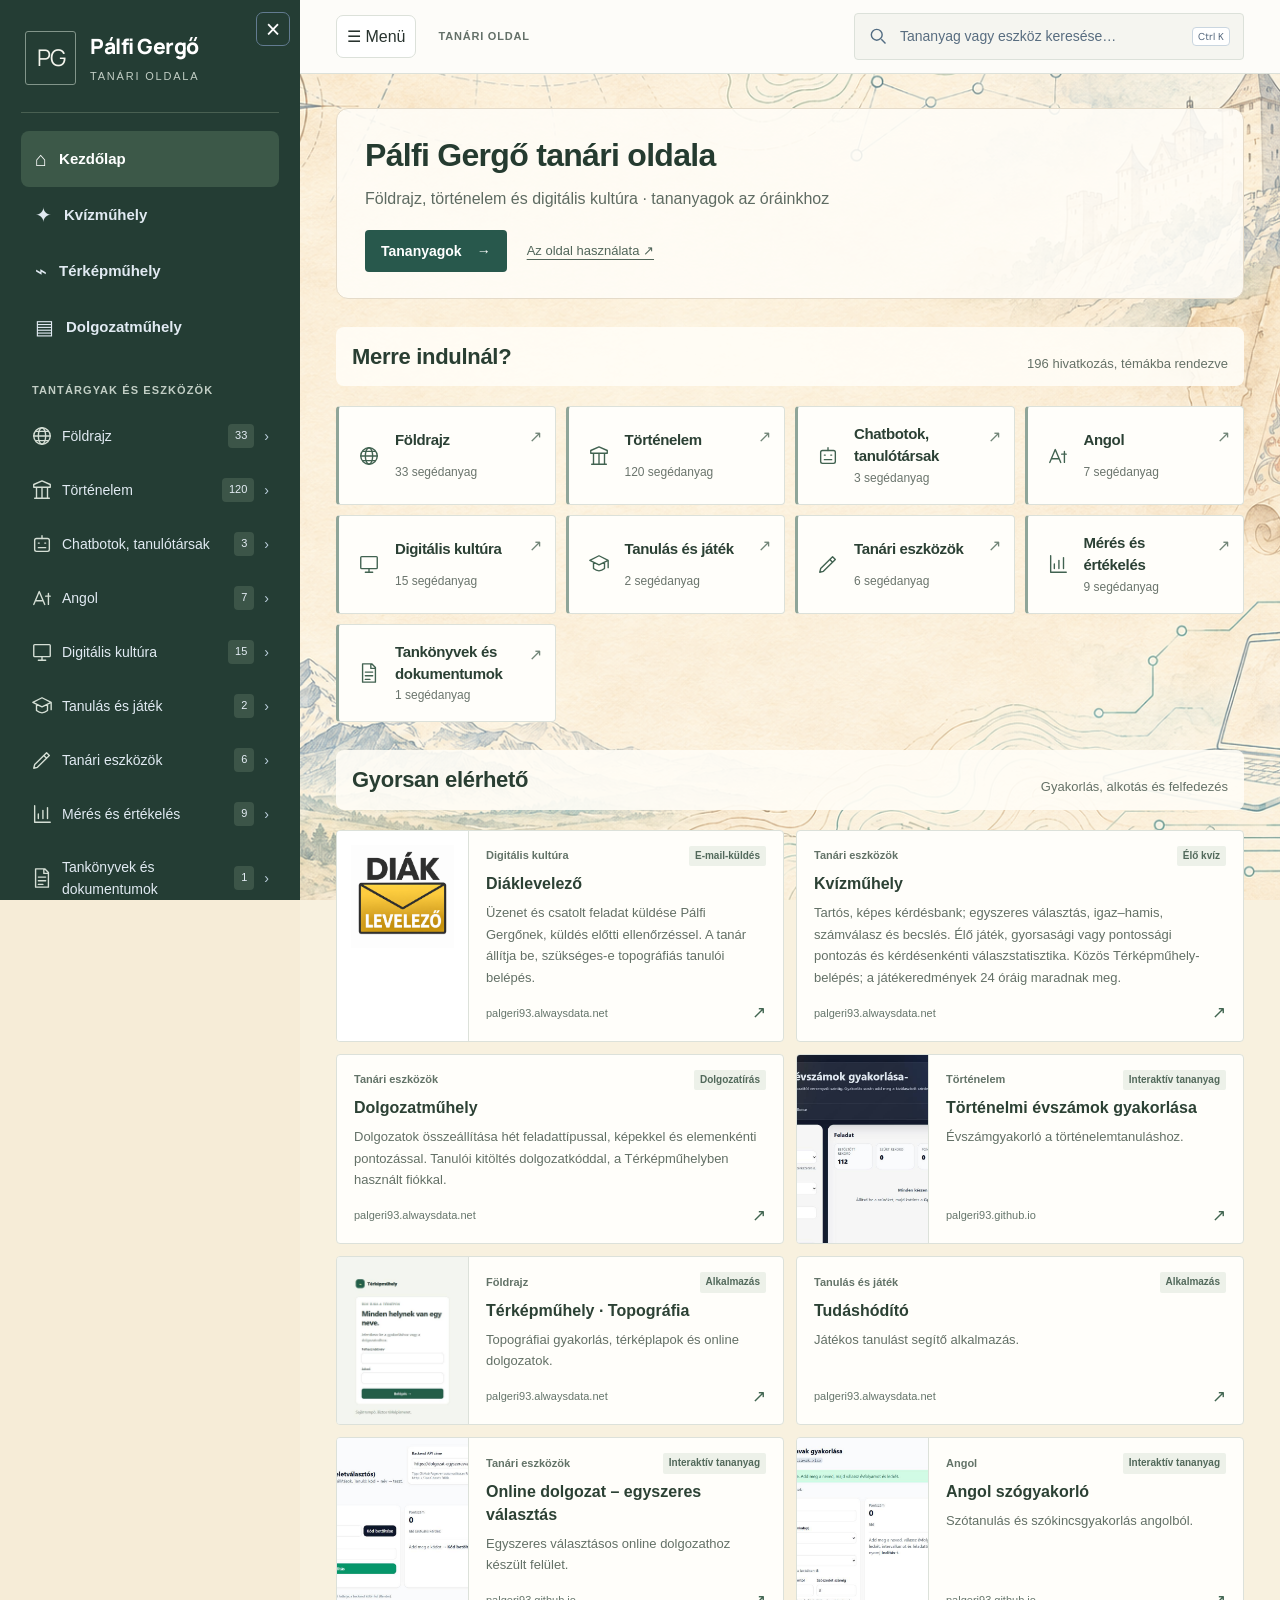
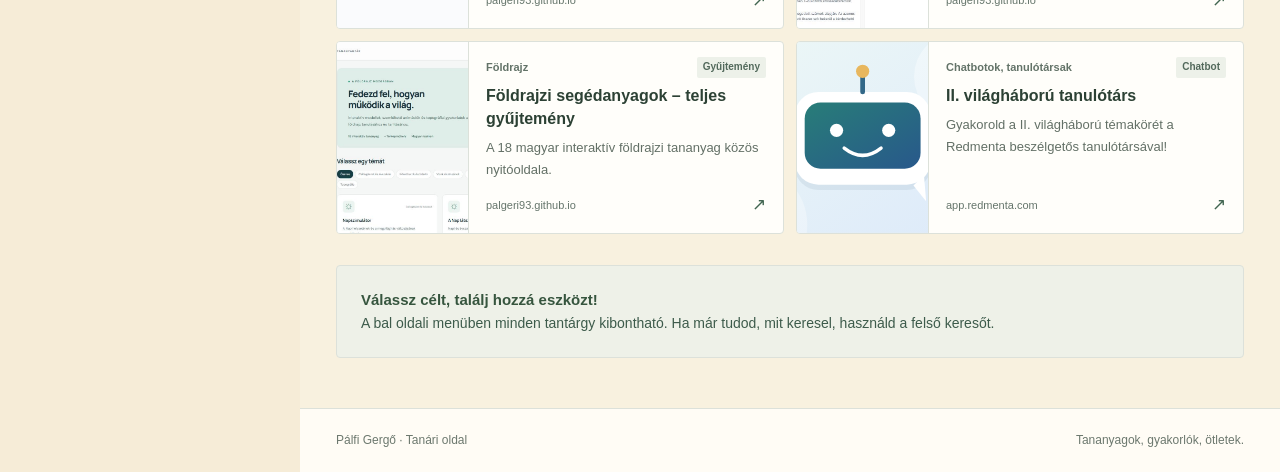
==== index.html @ d3077887 "Add Office folder with the current edited shortcut document" ====
<!doctype html>
<html lang="hu"><head><meta charset="utf-8"><meta name="viewport" content="width=device-width,initial-scale=1"><meta name="theme-color" content="#202f42"><meta name="description" content="Pálfi Gergő tanári oldala: digitális tananyagok, tantárgyi gyakorlók és tanári eszközök egy helyen."><title>Pálfi Gergő tanári oldala</title><link rel="icon" href="favicon.svg" type="image/svg+xml"><link rel="stylesheet" href="style.css?v=menu-20261104"><link rel="stylesheet" href="theme.css?v=excel-logo-20261118"></head><body>
<a class="skip" href="#main">Ugrás a tartalomhoz</a><button id="backdrop" aria-label="Menü bezárása" hidden></button>
<aside id="sidebar"><button id="menu-close" type="button" aria-label="Menü bezárása">×</button><a class="brand" href="#"><span class="monogram">PG</span><span><strong>Pálfi Gergő</strong><small>TANÁRI OLDALA</small></span></a><div class="side-line"></div><a class="nav-home" href="#"><span aria-hidden="true">⌂</span> Kezdőlap</a><a class="nav-home" href="https://palgeri93.alwaysdata.net/topografia/kviz/"><span aria-hidden="true">✦</span> Kvízműhely</a><a class="nav-home" href="https://palgeri93.alwaysdata.net/topografia/"><span aria-hidden="true">⌁</span> Térképműhely</a><a class="nav-home" href="https://palgeri93.alwaysdata.net/topografia/dolgozat/"><span aria-hidden="true">▤</span> Dolgozatműhely</a><p class="nav-label">TANTÁRGYAK ÉS ESZKÖZÖK</p><nav id="subjects" aria-label="Tantárgyak és hivatkozások"></nav><p class="nav-label">INFORMÁCIÓK</p><nav class="info-nav" aria-label="Információk"><a href="#informacio">ⓘ Az oldalról és használatáról</a><a href="https://palfigergo93.symbaloo.com/">↗ Eredeti Symbaloo-gyűjtemény</a></nav><div class="side-note"><span class="note-dot"></span><p>Tanuláshoz és tanításhoz.<br>Hasznos oldalak, egy helyen.</p></div></aside>
<div class="shell"><header><button id="menu-toggle" aria-controls="sidebar" aria-expanded="false" aria-label="Menü megnyitása">☰ Menü</button><div class="header-title">TANÁRI OLDAL</div><label class="search"><svg viewBox="0 0 24 24" fill="none" stroke="currentColor" stroke-width="1.7" aria-hidden="true"><circle cx="10.5" cy="10.5" r="6.5"/><path d="m16 16 5 5"/></svg><span class="sr-only">Keresés a tananyagok között</span><input id="search" type="search" placeholder="Tananyag vagy eszköz keresése…" autocomplete="off"><kbd aria-hidden="true">Ctrl K</kbd></label></header><main id="main" tabindex="-1"><div id="content"><p class="loading">A tananyagok betöltése…</p></div></main><footer><span>Pálfi Gergő · Tanári oldal</span><span>Tananyagok, gyakorlók, ötletek.</span></footer></div><script src="app.js?v=office-20261118" defer></script></body></html>
---- style.css ----
@import url('https://fonts.googleapis.com/css2?family=DM+Sans:wght@400;500;600;700&family=Manrope:wght@400;500;600;700;800&display=swap');
:root{--navy:#202f42;--ink:#25334a;--muted:#748092;--line:#e6e8e9;--paper:#f7f8fa;--accent:#2f7e78;font-family:'DM Sans',sans-serif;color:var(--ink);background:var(--paper);font-synthesis:none}*{box-sizing:border-box}body{margin:0}a{color:inherit;text-decoration:none}button,input{font:inherit}button{cursor:pointer}a,button,input{-webkit-tap-highlight-color:transparent}a:focus-visible,button:focus-visible,input:focus-visible,summary:focus-visible{outline:3px solid #cf963f;outline-offset:3px}.skip{position:fixed;top:-100px;left:20px;z-index:30;background:white;padding:14px;border-radius:8px}.skip:focus{top:12px}.sr-only{position:absolute;width:1px;height:1px;overflow:hidden;clip:rect(0,0,0,0)}#sidebar{position:fixed;inset:0 auto 0 0;width:272px;background:var(--navy);color:#d7deea;padding:30px 22px 22px;z-index:20;overflow:auto;scrollbar-width:thin;scrollbar-color:#506079 var(--navy)}.brand{display:flex;align-items:center;gap:13px;padding:0 4px}.brand strong{display:block;font-family:Manrope,sans-serif;font-size:17px;color:#fff;font-weight:800;letter-spacing:-.4px}.brand small{display:block;font-size:8px;letter-spacing:2.2px;color:#9aaac0;margin-top:7px}.monogram{font-family:Manrope,sans-serif;position:relative;background:#34465d;color:#f2d29e;display:grid;place-items:center;width:46px;height:48px;border-radius:12px;font-size:19px;letter-spacing:-1px}.monogram span{position:absolute;font-size:12px;right:-3px;top:-5px}.side-line{height:1px;background:#3b485c;margin:29px 0 21px}.nav-home{display:flex;gap:12px;align-items:center;padding:12px 14px;font-size:12px;border-radius:8px}.nav-home>span{font-size:20px}.nav-home.active{background:#35465e;color:white}.nav-label{font-size:8px;letter-spacing:1.6px;color:#8d9db3;font-weight:700;margin:29px 13px 14px}.subject{margin:5px 0}.subject summary{list-style:none;display:flex;align-items:center;gap:11px;font-size:12px;border-radius:8px;padding:12px 11px;cursor:pointer;user-select:none}.subject summary::-webkit-details-marker{display:none}.subject summary:hover,.info-nav a:hover{background:#2b3c52}.subject summary.active{background:#35465e;color:white}.subject summary .count{margin-left:auto;background:#354359;color:#acbbce;font-size:9px;padding:3px 6px;border-radius:4px}.subject summary .chevron{color:#8c9eb4;transition:transform .15s}.subject[open] summary .chevron{transform:rotate(90deg)}.subject-icon{font-size:17px;width:21px;display:grid;place-items:center;color:#c4d2e2}.subject-links{border-left:1px solid #45536a;margin:5px 0 13px 21px;padding-left:12px}.subject-links a{font-size:10px;line-height:1.5;display:block;padding:7px 8px;color:#b5c2d4;border-radius:5px}.subject-links a:hover{background:#35465e;color:#fff}.info-nav a{display:block;border-radius:6px;font-size:10px;padding:10px 12px;color:#b0bdd0;line-height:1.5}.side-note{display:flex;gap:9px;align-items:start;margin:30px 12px 0;padding-top:18px;border-top:1px solid #3c4b61}.note-dot{width:6px;height:6px;background:#87bba8;border-radius:50%;margin-top:7px;flex-shrink:0}.side-note p{font-size:9px;line-height:1.9;color:#91a2ba;margin:0}.shell{margin-left:272px}header{height:82px;display:flex;align-items:center;gap:25px;padding:0 44px;background:#fff;border-bottom:1px solid var(--line)}.header-title{font-size:9px;letter-spacing:1.7px;font-weight:700;color:#8a95a4}.search{display:flex;align-items:center;gap:10px;margin-left:auto;background:#f6f7f9;border:1px solid #edf0f3;border-radius:8px;padding:10px 12px;width:340px}.search svg{width:17px;height:17px;color:#8a96a5;flex-shrink:0}.search input{min-width:0;width:100%;border:0;outline-offset:5px;background:transparent;font-size:11px;color:#37465b}.search input::placeholder{color:#8e99a8}kbd{font:8px 'DM Sans',sans-serif;border:1px solid #dee3e9;border-radius:4px;padding:3px;color:#99a4b1;white-space:nowrap}#menu-toggle{display:none;border:1px solid var(--line);padding:8px 10px;border-radius:7px;background:white;color:var(--ink)}main{outline:none}#content{max-width:1500px;margin:auto;padding:35px 44px 60px}h1,h2,h3{font-family:Manrope,sans-serif}.hero{background:#e9edf6;border:1px solid #e0e5f0;border-radius:17px;padding:38px 40px;position:relative;overflow:hidden;min-height:300px}.hero-content{position:relative;z-index:1;max-width:610px}.eyebrow{display:flex;align-items:center;gap:8px;font-size:9px;letter-spacing:1.5px;text-transform:uppercase;font-weight:700;color:#6f7d9a}.eyebrow:before{content:'';width:5px;height:5px;background:#729d93;border-radius:50%}h1{font-size:clamp(30px,3vw,43px);font-weight:800;letter-spacing:-1.5px;line-height:1.2;margin:19px 0 16px}.hero p{font-size:13px;line-height:1.85;color:#6d7891;max-width:440px;margin:0}.hero-actions{display:flex;gap:16px;align-items:center;margin-top:25px}.primary{background:#283c57;color:white;display:inline-flex;gap:15px;align-items:center;padding:12px 17px;border-radius:7px;font-size:10px;font-weight:700}.hero-actions .quiet-link{font-size:10px;color:#6b7991}.hero-art{position:absolute;right:25px;bottom:8px;width:300px;height:280px;color:#5d759c;opacity:.9}.hero-art svg{width:100%;height:100%}.section-head{display:flex;align-items:end;justify-content:space-between;gap:20px;margin:31px 0 18px}.section-head h2{font-size:20px;letter-spacing:-.6px;margin:0}.section-head p{font-size:11px;color:var(--muted);margin:0}.subject-grid{display:grid;grid-template-columns:repeat(4,minmax(0,1fr));gap:12px}.subject-card{border:1px solid var(--line);background:#fff;padding:20px 18px;border-radius:11px;position:relative;transition:transform .15s,box-shadow .15s}.subject-card:hover,.resource:hover{transform:translateY(-2px);box-shadow:0 7px 20px #25334a08;border-color:#c9d0dd}.subject-card .big-icon{display:grid;place-items:center;width:38px;height:38px;font-size:23px;background:var(--tint);color:var(--color);border-radius:10px;margin-bottom:15px}.subject-card h3{font-size:12px;line-height:1.4;margin:0 0 7px;letter-spacing:-.2px}.subject-card p{font-size:10px;color:#8c96a5;margin:0}.subject-card .arrow{position:absolute;right:17px;top:29px;color:#9da8b8;font-size:15px}.resources{display:grid;grid-template-columns:repeat(3,minmax(0,1fr));gap:14px}.resource{display:flex;flex-direction:column;min-height:188px;border:1px solid var(--line);background:#fff;border-radius:11px;padding:21px;transition:transform .15s,box-shadow .15s}.resource-top{display:flex;justify-content:space-between;align-items:center;gap:10px;margin-bottom:17px}.resource-symbol{font-size:22px;color:var(--color);line-height:1}.tag{font-size:8px;border-radius:4px;background:var(--tint);color:var(--color);padding:4px 7px;line-height:1.5}.resource h3{font-size:14px;line-height:1.5;letter-spacing:-.3px;margin:0 0 9px}.resource p{font-size:11px;line-height:1.7;color:var(--muted);margin:0 0 18px}.resource-bottom{display:flex;justify-content:space-between;align-items:center;gap:10px;margin-top:auto;font-size:9px;color:#8c97a7}.resource-bottom .go{font-size:15px;color:#5a6e8b}.home-note{display:flex;gap:16px;align-items:center;background:#eef3f0;border:1px solid #e0e9e3;border-radius:10px;padding:19px 23px;margin-top:28px}.home-note>span{color:#688b78;font-size:24px}.home-note p{font-size:11px;line-height:1.7;color:#6c8074;margin:0}.home-note strong{display:block;color:#3f6352;font-weight:600}.section-title{display:flex;justify-content:space-between;align-items:start;gap:20px;margin:5px 0 25px}.section-title h1{font-size:32px;letter-spacing:-1px;margin:12px 0}.section-title p{font-size:12px;color:var(--muted);line-height:1.8;max-width:650px;margin:0}.large-icon{display:grid;place-items:center;border-radius:15px;width:65px;height:65px;font-size:34px;color:var(--color);background:var(--tint);flex-shrink:0}.list-toolbar{display:flex;justify-content:space-between;align-items:center;margin:24px 0 18px;font-size:11px;color:var(--muted)}.list-toolbar select{font:inherit;color:var(--muted);padding:8px;border:1px solid var(--line);border-radius:6px;background:white}.empty{padding:45px 25px;background:white;border:1px solid var(--line);border-radius:12px;grid-column:1/-1;line-height:1.9;font-size:13px;color:var(--muted)}.info-panel{background:#fff;border:1px solid var(--line);border-radius:12px;padding:27px 30px;margin:20px 0;max-width:900px}.info-panel h2{font-size:18px;margin:0 0 14px}.info-panel p,.info-panel li{font-size:13px;color:#6c7a8d;line-height:1.9}.info-panel a{color:#3e719c;text-decoration:underline;text-underline-offset:3px}.info-panel li{margin:8px 0}.info-panel ul{padding-left:20px}.back-link{display:inline-block;color:#627890;font-size:11px;margin-bottom:16px}.viewer-toolbar{display:flex;gap:9px;flex-wrap:wrap;margin:20px 0}.tool{background:white;border:1px solid var(--line);border-radius:7px;padding:10px 13px;font-size:11px}.viewer{background:#fff;border:1px solid var(--line);border-radius:10px;overflow:hidden}.viewer-status{padding:9px 14px;font-size:9px;color:#748398;background:#edf1f7}iframe{display:block;width:100%;height:75dvh;min-height:580px;border:0;background:#fff}.frame-note{font-size:10px;line-height:1.8;color:var(--muted)}.focus #sidebar{display:none}.focus .shell{margin-left:0}.focus #menu-toggle{display:block}.focus #content{max-width:none}.focus iframe{height:85dvh}footer{display:flex;justify-content:space-between;gap:15px;border-top:1px solid var(--line);padding:20px 44px;font-size:9px;color:#94a0af}.loading{text-align:center;padding:70px;color:var(--muted)}[hidden]{display:none!important}
@media(min-width:1550px){.resources{grid-template-columns:repeat(4,minmax(0,1fr))}}@media(max-width:1200px){header{padding:0 28px}#content{padding:28px}.hero-art{width:230px;right:0;opacity:.5}.hero-content{max-width:520px}.subject-grid{grid-template-columns:repeat(3,minmax(0,1fr))}.resources{grid-template-columns:repeat(2,minmax(0,1fr))}.header-title{font-size:8px}.search{width:290px}.hero{padding:32px}.hero p{max-width:360px}}
@media(max-width:900px){.header-title{display:none}.search{width:100%}.hero-art{opacity:.22;right:-50px}.hero-content{max-width:100%}.subject-grid{grid-template-columns:repeat(2,minmax(0,1fr))}.hero-actions{gap:12px}}
@media(max-width:720px){#sidebar{transform:translateX(-100%);transition:transform .18s}.menu-open #sidebar{transform:translateX(0)}#backdrop{position:fixed;inset:0;z-index:19;background:#15243899;border:0}.shell{margin-left:0}#menu-toggle{display:block}header{padding:0 17px;height:70px;gap:13px}.search{padding:10px}.search kbd{display:none}.search input{font-size:11px}#content{padding:22px 18px 40px}.hero{padding:27px 25px;min-height:290px}.hero-art{bottom:-15px;right:-65px}.hero h1{font-size:33px;max-width:300px}.hero p{font-size:12px;max-width:310px}.hero-actions{flex-wrap:wrap}.hero-actions .quiet-link{font-size:9px}.primary{font-size:10px}.section-head{gap:12px;align-items:start}.section-head h2{font-size:18px}.section-head p{font-size:10px;line-height:1.7;text-align:right;max-width:125px}.subject-card{padding:18px}.resources{gap:11px}.resource{padding:17px;min-height:205px}.resource h3{font-size:13px}.resource p{font-size:10px}.resource-top{margin-bottom:14px}.tag{font-size:7px}.resource-bottom{font-size:8px}.home-note{padding:17px;align-items:start}.home-note p{font-size:10px}.section-title h1{font-size:28px}.large-icon{width:48px;height:48px;font-size:25px}.info-panel{padding:23px}.info-panel p,.info-panel li{font-size:12px}footer{padding:20px 18px;font-size:8px}footer>span:last-child{display:none}.focus #sidebar{display:block}}
@media(max-width:390px){.resources{grid-template-columns:1fr}.resource{min-height:160px}.hero h1{font-size:29px}}
.library-filters{display:flex;gap:7px;flex-wrap:wrap;margin:22px 0 12px}.library-filter{border:1px solid #dce2ea;border-radius:18px;background:white;color:#66788c;padding:9px 13px;font-size:11px}.library-filter.selected{background:#283c57;color:white;border-color:#283c57}.library-heading{font-size:20px;letter-spacing:-.5px;margin:30px 0 17px}.library-intro{font-size:12px;line-height:1.8;color:#6c7a8d;max-width:850px;margin:-5px 0 20px}.book-code{font-family:monospace;font-size:13px;font-weight:700;color:#526879;letter-spacing:.3px;margin:0 0 13px;background:#f2f5f8;border-radius:5px;padding:7px 10px;width:fit-content}.book-card h3 a:hover{text-decoration:underline;text-underline-offset:3px}.book-actions{display:flex;justify-content:space-between;align-items:center;gap:12px;margin-top:auto;font-size:10px}.book-open{font-weight:700;color:#496d90}.book-actions a:hover{text-decoration:underline}.book-grid{grid-template-columns:repeat(2,minmax(0,1fr))}.video-card{padding:0;overflow:hidden;display:block;min-height:0}.video-media{width:100%;aspect-ratio:16/9;background:#162337}.video-poster{display:block;position:relative;width:100%;height:100%;border:0;background:#172c43;padding:0;text-align:left;color:white}.video-poster img{display:block;width:100%;height:100%;object-fit:cover}.video-poster:after{content:'';position:absolute;inset:0;background:linear-gradient(transparent 50%,#071a2a55)}.episode-badge{position:absolute;top:11px;left:11px;background:#15283ed9;color:#fff;border-radius:5px;padding:5px 8px;font-size:10px;z-index:1}.play-symbol{position:absolute;top:50%;left:50%;transform:translate(-50%,-50%);display:grid;place-items:center;border-radius:50%;width:49px;height:49px;background:#ffffffec;color:#263d58;font-size:18px;z-index:1;box-shadow:0 2px 15px #0003}.video-poster:hover .play-symbol{background:#e7c992}.video-caption{padding:18px 19px 21px}.video-series{font-size:9px;color:#8b96a7}.video-caption h3{margin:8px 0 13px;font-size:15px;line-height:1.55}.video-source{font-size:10px;color:#607b9b;text-decoration:underline;text-underline-offset:3px}.video-media .youtube-frame,.standalone-video .youtube-frame{height:100%;min-height:0;width:100%;border:0}.official-poster{display:flex;align-items:center;justify-content:center;background:linear-gradient(135deg,#17364c,#405c76)}.official-wordmark{font-family:Manrope,sans-serif;font-size:25px;font-weight:800;text-align:center}.official-wordmark span{display:block;font-size:10px;margin-top:10px;font-weight:400}.availability{font-size:11px!important;color:#7f6c4d!important;line-height:1.7}.standalone-video{max-width:1100px;aspect-ratio:16/9;border-radius:12px;overflow:hidden;background:#142335}.video-detail-caption{padding-top:25px}.video-detail-caption h1{font-size:30px}.video-grid{grid-template-columns:repeat(3,minmax(0,1fr))}
@media(max-width:1150px){.video-grid{grid-template-columns:repeat(2,minmax(0,1fr))}}@media(max-width:720px){.book-grid{grid-template-columns:1fr}.video-grid{grid-template-columns:1fr}.video-caption h3{font-size:17px}.library-heading{font-size:19px}.library-filter{font-size:10px;padding:9px 11px}.video-detail-caption h1{font-size:26px}.book-code{font-size:13px}.book-actions{font-size:11px}.video-source{font-size:11px}}
.book-summary{display:flex;gap:17px;align-items:flex-start;margin-bottom:17px}.book-cover-link{flex:0 0 84px;display:block;border-radius:3px;overflow:hidden;box-shadow:0 3px 9px #172d4320;background:#f0f3f7}.book-cover{display:block;width:84px;height:118px;object-fit:contain;background:#f0f3f7}.book-main{min-width:0;flex:1}.book-labels{display:flex;flex-direction:column;gap:5px;margin-bottom:12px}.book-kind{font-family:Manrope,sans-serif;font-size:18px;font-weight:800;color:var(--color);line-height:1.3}.book-grade{font-size:16px;font-weight:700;color:#324861;line-height:1.4}.book-main h3{font-size:13px;line-height:1.6;margin-bottom:10px}.book-main .book-code{font-size:11px;padding:6px 7px;letter-spacing:0;max-width:100%;overflow-wrap:anywhere;margin-bottom:0}.book-card{min-height:240px}.book-card>p{margin-bottom:18px}.book-actions{padding-top:6px}
@media(max-width:720px){.book-kind{font-size:20px}.book-grade{font-size:17px}.book-main h3{font-size:14px}.book-main .book-code{font-size:12px}.book-summary{gap:18px}}
.book-actions{flex-wrap:wrap;row-gap:13px}.nkp-open{flex-basis:100%;text-align:center;font-weight:700;font-size:12px;color:#27685f;background:#eaf4ef;border:1px solid #d4e6dc;border-radius:6px;padding:11px 12px}.nkp-open:hover{background:#dceee4;text-decoration:none!important}.nkp-note{flex-basis:100%;font-size:10px;color:#7c8797;line-height:1.6}
.library-group{border:1px solid #dce3eb;border-radius:12px;background:#fff;margin:15px 0;overflow:hidden}.library-group>summary{list-style:none;display:flex;align-items:center;gap:13px;padding:21px 23px;font-family:Manrope,sans-serif;font-size:16px;font-weight:800;cursor:pointer;line-height:1.5}.library-group>summary::-webkit-details-marker,.grade-group>summary::-webkit-details-marker,.episode-range>summary::-webkit-details-marker{display:none}.library-group[open]>summary{background:#edf2f7;border-bottom:1px solid #dfe6ee}.group-count{margin-left:auto;font:600 11px 'DM Sans',sans-serif;padding:4px 8px;border-radius:6px;color:#6e8298;background:#e9eef5}.fold-chevron{margin-left:auto;transition:transform .15s;color:#7d90a6;flex:0 0 auto}.group-count+.fold-chevron{margin-left:0}.library-group[open]>summary>.fold-chevron,.grade-group[open]>summary>.fold-chevron,.episode-range[open]>summary>.fold-chevron{transform:rotate(180deg)}.group-content{padding:18px 21px 22px}.grade-group,.episode-range{margin:10px 0;border:1px solid #e0e6ed;border-radius:8px;overflow:hidden}.grade-group>summary,.episode-range>summary{list-style:none;display:flex;align-items:center;gap:16px;padding:16px 18px;cursor:pointer;font-weight:700;font-size:15px;background:#f7f9fb}.grade-group>summary>span:not(.fold-chevron),.episode-range>summary>span:not(.fold-chevron){font-size:11px;font-weight:400;color:#8390a1}.grade-group .book-pair,.episode-range .video-grid{padding:16px}.book-pair{grid-template-columns:repeat(2,minmax(0,1fr))!important;align-items:stretch}.group-content>.library-intro{margin:0 0 18px}.atlas-group .book-grid{grid-template-columns:minmax(0,1fr)}.nav-subgroup,.nav-range{margin:8px 0}.subject .nav-subgroup>summary,.subject .nav-range>summary{font-size:11px;padding:9px 6px;gap:7px;color:#d3dfed;line-height:1.6}.nav-subgroup>summary>span{margin-left:auto;color:#8da5be;font-size:9px}.subject .nav-subgroup>summary:before,.subject .nav-range>summary:before{content:'›';font-size:15px}.subject .nav-subgroup[open]>summary:before,.subject .nav-range[open]>summary:before{transform:rotate(90deg)}.nav-subgroup>a,.nav-range>a{margin-left:7px}.nav-range{margin-left:10px}
@media(max-width:720px){.library-group>summary{padding:18px 15px;font-size:14px;gap:9px}.group-content{padding:10px}.grade-group>summary,.episode-range>summary{padding:14px 11px;font-size:14px;flex-wrap:wrap;gap:6px}.episode-range>summary>span:not(.fold-chevron){flex-basis:80%;font-size:10px}.grade-group>summary>span:not(.fold-chevron){font-size:10px}.book-pair{gap:9px}.grade-group .book-pair,.episode-range .video-grid{padding:9px}.book-pair .book-card{padding:12px;min-width:0}.book-pair .book-summary{flex-direction:column;gap:12px}.book-pair .book-cover,.book-pair .book-cover-link{width:64px;height:90px;flex-basis:auto}.book-pair .book-main{width:100%}.book-pair .book-kind{font-size:17px;overflow-wrap:anywhere}.book-pair .book-grade{font-size:15px}.book-pair .book-main h3{font-size:12px}.book-pair .book-code{font-size:10px;padding:5px}.book-pair .book-actions{font-size:10px;gap:12px}.book-pair .nkp-open{font-size:10px;padding:9px 6px}.book-pair .book-card>p{font-size:10px}.book-pair .book-actions>a{overflow-wrap:anywhere}.library-group .group-count{font-size:10px}}
.nav-code{display:block;font-size:9px;letter-spacing:.1px;color:#8da4c0;margin-top:4px}
@media(prefers-reduced-motion:reduce){*{transition:none!important}}
---- theme.css ----
/* Readable typography and a consistent, higher-contrast colour palette. */
:root{--navy:#172d3d;--ink:#21374b;--muted:#50647a;--line:#d9e2e8;--paper:#f2f6f7;--accent:#1d7067;font-size:16px}
body{line-height:1.6;color:var(--ink)}
#sidebar{width:300px;padding:30px 21px 25px;color:#e1eaf2;scrollbar-color:#627b90 var(--navy)}
.shell{margin-left:300px}
.brand{gap:14px}.brand strong{font-size:21px;letter-spacing:-.5px}.brand small{font-size:11px;color:#c1d1df;letter-spacing:1.8px;margin-top:4px}
.monogram{width:51px;height:54px;font-size:23px;background:#2f4d60;color:#f4d59c;flex-shrink:0}
.side-line{background:#3d586a;margin:27px 0 18px}
.nav-home{font-size:15px;font-weight:600;min-height:48px}.nav-home.active{background:#28564f}
.nav-label{font-size:11px;letter-spacing:1.1px;color:#bdd0df;margin:27px 11px 12px}
.subject>summary{font-size:14px;min-height:49px;padding:12px 10px;gap:10px}
.subject>summary:hover,.info-nav a:hover{background:#284355}.subject>summary.active{background:#28564f}
.subject summary .count{font-size:11px;color:#e6eef6;background:#375264;padding:3px 7px}
.subject summary .chevron{color:#bbcedc}.subject-icon{font-size:20px;color:#d0e1ed}
.subject-links{margin-left:20px;padding-left:9px;border-color:#506b7d}
.subject-links a{font-size:12px;line-height:1.6;padding:9px 7px;color:#d1dfeb;overflow-wrap:anywhere}
.subject-links a:hover{background:#294958}.subject-links a strong{color:#edf5fa}
.subject .nav-subgroup>summary,.subject .nav-range>summary{font-size:13px;line-height:1.6;padding:10px 5px;color:#dfebf4}
.nav-subgroup>summary>span{font-size:11px;color:#bed1df}.nav-code{font-size:11px;color:#b8cfde}
.info-nav a{font-size:12px;padding:11px 10px;color:#cfdfeb;line-height:1.65}
.side-note{margin:25px 11px 0;border-color:#435d70}.side-note p{font-size:11px;color:#c0d0dd;line-height:1.8}
header{height:86px;padding:0 36px;background:#fff;gap:22px}.header-title{font-size:11px;letter-spacing:1.3px;color:#50657b}
.search{width:390px;min-height:46px;background:#f3f6f8;border-color:#d5dfe7;padding:10px 13px}
.search svg{color:#526c82;width:20px;height:20px}.search input{font-size:14px;color:#243e53}.search input::placeholder{color:#586d80}
kbd{font-size:10px;color:#50647a;border-color:#cad6e0;padding:2px 5px;background:#fff}
#content{max-width:1600px;padding:34px 36px 50px}
.hero{background:linear-gradient(115deg,#173e49,#24645f);border-color:#285e62;border-radius:18px;padding:39px 40px;min-height:330px}
.hero-content{max-width:650px}.hero .eyebrow{color:#c6e7de;font-size:12px;letter-spacing:1.1px}.hero .eyebrow:before{background:#c5dfaf}
.hero h1{color:#fff;font-size:clamp(35px,3.2vw,49px);letter-spacing:-1.6px;max-width:620px;line-height:1.17;margin:19px 0}
.hero p{font-size:16px;line-height:1.85;color:#e5f0ef;max-width:520px}.hero-art{opacity:.33;right:15px;bottom:22px;width:290px}
.hero-actions{gap:22px;margin-top:27px}.primary{font-size:14px;line-height:1.5;padding:13px 19px;min-height:46px;background:#f0d29b;color:#233b48;border-radius:8px}
.primary:hover{background:#ffe1aa}.hero-actions .quiet-link{font-size:13px;color:#e3f0ed;text-decoration:underline;text-underline-offset:4px}
.eyebrow{font-size:12px;letter-spacing:1px;color:#3f706b}
.section-head{margin:34px 0 20px;gap:20px}.section-head h2{font-size:25px;letter-spacing:-.6px}.section-head p{font-size:13px;color:#52677b}
.subject-grid{gap:15px}.subject-card{padding:22px 19px;border-radius:12px;border-color:#d5dfe5;background:#fff}
.subject-card .big-icon{width:44px;height:44px;font-size:26px;border-radius:11px;margin-bottom:16px}
.subject-card h3{font-size:16px;line-height:1.45;letter-spacing:-.35px;margin-bottom:7px}.subject-card p{font-size:13px;color:#536b7b}
.subject-card .arrow{font-size:20px;color:#426d72;right:18px;top:25px}
.resources{gap:19px}.resource{border-radius:13px;border-color:#d6e0e7;box-shadow:0 3px 12px #17344a04}
.resource:hover{border-color:#91b4b2;box-shadow:0 8px 24px #17344a0c;transform:translateY(-2px)}
.resource h3{font-size:18px;line-height:1.5;letter-spacing:-.35px;font-weight:800;color:#20384c}
.resource p{font-size:14px;line-height:1.8;color:#4b6175;margin-bottom:21px}
.resource-top{gap:9px;margin-bottom:15px}.tag{font-size:11px;font-weight:600;padding:5px 8px;line-height:1.45;color:var(--color);background:var(--tint)}
.resource-bottom{font-size:12px;color:#526b7f;line-height:1.5;gap:9px}.resource-bottom>span:first-child{overflow-wrap:anywhere;min-width:0}.resource-bottom .go{font-size:21px;color:#296b68}
.module-card{padding:0;overflow:hidden;min-height:0}.module-body{display:flex;flex-direction:column;padding:21px 22px 23px;flex:1}
.module-category{font-size:12px;line-height:1.4;font-weight:700;color:var(--color)}
.resource-preview{display:block;position:relative;aspect-ratio:14/9;width:100%;overflow:hidden;border-bottom:1px solid #dbe4e9;background:#e9eff3}
.resource-preview img{display:block;width:100%;height:100%;object-fit:cover;object-position:top center;transition:transform .2s}
.module-card:hover .resource-preview img{transform:scale(1.025)}
.preview-mark{position:absolute;bottom:10px;left:11px;background:#142c40dd;color:#fff;font-size:10px;letter-spacing:.3px;padding:4px 8px;border-radius:5px}
.preview-illustration{background:linear-gradient(135deg,var(--tint),#e8eef3);display:flex;align-items:center;justify-content:center;color:var(--color)}
.preview-illustration:before,.preview-illustration:after{content:'';position:absolute;width:200px;height:200px;right:-45px;top:-55px;border:1px solid currentColor;border-radius:50%;opacity:.16}
.preview-illustration:after{width:140px;height:140px;right:-15px;top:-25px}
.preview-glyph{font-family:Manrope,sans-serif;font-size:65px;line-height:1;opacity:.85}
.preview-domain{position:absolute;bottom:17px;left:19px;right:19px;font-size:12px;font-weight:600;text-align:center;overflow-wrap:anywhere;color:#496577}
.home-note{padding:21px 24px;margin-top:31px;background:#e8f0eb;border-color:#d2e2d8;gap:17px}.home-note p{font-size:14px;color:#3d5b4b}.home-note strong{font-size:15px;color:#244c3e}
.section-title{margin-bottom:26px}.section-title h1{font-size:36px;line-height:1.25;color:#20384c;margin:12px 0}.section-title p{font-size:15px;line-height:1.8;color:#4e6478;max-width:850px}
.back-link{font-size:14px;color:#2d6872;margin-bottom:20px}.large-icon{width:65px;height:65px;font-size:34px}
.library-filters{gap:8px;margin:23px 0 15px}.library-filter{font-size:13px;padding:10px 15px;min-height:43px;color:#3d5c72;border-color:#cbd8e2;font-weight:500}
.library-filter.selected{background:#24594f;border-color:#24594f;color:#fff}.list-toolbar{font-size:13px;color:#4c647b;margin:22px 0}.list-toolbar select{min-height:43px;padding:9px 11px;color:#314f67;border-color:#cbd7e1}
.library-group{border-color:#ccdbe3;border-radius:12px;margin:17px 0;box-shadow:0 2px 9px #22394a03}
.library-group>summary{font-size:18px;color:#213e52;padding:21px 23px;line-height:1.55}.library-group>summary:hover{background:#eff5f4}
.library-group[open]>summary{background:#eaf2ef;border-color:#d5e3de}
.group-count{font-size:13px;color:#3c5b6e;background:#e6eeed;padding:4px 9px}.fold-chevron{font-size:18px;color:#486c75}
.grade-group>summary,.episode-range>summary{font-size:17px;padding:17px 18px;color:#294c60;background:#f4f7f9}
.grade-group>summary>span:not(.fold-chevron),.episode-range>summary>span:not(.fold-chevron){font-size:13px;color:#536c7f}
.library-intro{font-size:14px;line-height:1.8;color:#496275}.library-heading{font-size:24px}
.book-card{padding:22px;min-height:260px}.book-summary{gap:17px;margin-bottom:18px}.book-kind{font-size:21px;line-height:1.35;color:var(--color)}
.book-grade{font-size:18px;color:#263e52}.book-main h3{font-size:15px;line-height:1.6;margin:0 0 12px}.book-main .book-code{font-size:12px;color:#354e62;background:#eaf0f4;padding:6px 8px}
.book-card>p{font-size:14px;color:#4d6479}.book-actions{font-size:13px;gap:13px;row-gap:15px}.book-open{color:#225e77}.book-actions>a:not(.nkp-open){text-decoration:underline;text-underline-offset:3px}
.nkp-open{font-size:14px;color:#1f5b4d;background:#e4f0e9;border-color:#bbd7c9;padding:11px}.nkp-note{font-size:12px;color:#546a7d;line-height:1.7}
.video-caption{padding:20px}.video-caption h3{font-size:18px;line-height:1.5;margin:9px 0 15px}.video-series{font-size:12px;color:#546c80}.video-source{font-size:13px;color:#256274}
.episode-badge{font-size:12px;line-height:1.5;background:#18374ce8}.availability{font-size:13px!important;color:#715426!important}
.viewer-status{font-size:12px;color:#405c72;background:#eaf0f4}.tool{font-size:14px;min-height:43px;padding:10px 14px;color:#314e64;border-color:#c6d4df}.frame-note{font-size:13px;color:#4b6379}
.info-panel h2{font-size:23px;color:#213e52}.info-panel p,.info-panel li{font-size:16px;color:#486075;line-height:1.9}.info-panel{border-color:#d2dee6;padding:29px 32px}
.empty{font-size:15px;color:#465f75}footer{font-size:12px;color:#51697e;padding:22px 36px;border-color:#d5e0e7}
@media(min-width:1550px){.resources{grid-template-columns:repeat(3,minmax(0,1fr))}.video-grid{grid-template-columns:repeat(3,minmax(0,1fr))}}
@media(max-width:1200px){#sidebar{width:278px;padding-left:17px;padding-right:17px}.shell{margin-left:278px}header{padding:0 27px}.header-title{display:none}.search{width:100%}#content{padding:29px 27px}.hero{padding:33px}.hero h1{font-size:39px;max-width:520px}.hero p{max-width:450px}.hero-art{opacity:.2;right:-50px}.subject-grid{grid-template-columns:repeat(2,minmax(0,1fr))}.resources{grid-template-columns:repeat(2,minmax(0,1fr))}.book-pair{grid-template-columns:repeat(2,minmax(0,1fr))!important}.module-body{padding:19px}.resource-top{flex-wrap:wrap}}
@media(max-width:900px){.hero h1{font-size:36px}.hero p{font-size:15px}.hero-actions{gap:14px}.hero-actions .quiet-link{font-size:12px}.section-head h2{font-size:23px}}
@media(max-width:720px){#sidebar{width:290px}.shell{margin-left:0}header{height:76px;padding:0 16px;gap:12px}.search{min-height:46px;padding:10px 12px}.search input{font-size:14px}#menu-toggle{font-size:18px;min-width:43px;min-height:43px;padding:8px;border-color:#c6d4de}
 #content{padding:23px 16px 35px}.hero{padding:27px 23px;min-height:340px}.hero h1{font-size:34px;line-height:1.2;letter-spacing:-1.1px}.hero p{font-size:15px;line-height:1.8}.hero .eyebrow{font-size:11px}.hero-art{opacity:.12;right:-80px;bottom:35px}.hero-actions{gap:16px}.primary{font-size:13px;padding:12px 15px}.hero-actions .quiet-link{font-size:13px}
 .section-head{margin:28px 0 17px;align-items:center}.section-head h2{font-size:22px}.section-head p{font-size:12px;line-height:1.6;max-width:135px}.subject-grid{gap:11px}.subject-card{padding:19px 15px}.subject-card h3{font-size:15px;line-height:1.5}.subject-card p{font-size:12px}.subject-card .big-icon{width:39px;height:39px;font-size:24px}.subject-card .arrow{top:22px;right:14px}
 .resources{grid-template-columns:1fr;gap:17px}.resource-preview{aspect-ratio:16/9}.module-body{padding:20px}.resource h3{font-size:19px}.resource p{font-size:14px;line-height:1.8}.resource-top{flex-wrap:nowrap}.tag{font-size:11px}.module-category{font-size:12px}.resource-bottom{font-size:12px}.home-note{padding:19px}.home-note p{font-size:13px}.home-note strong{font-size:14px}
 .section-title h1{font-size:30px}.section-title p{font-size:14px}.section-title .eyebrow{font-size:11px}.large-icon{width:49px;height:49px;font-size:28px}.library-filter{font-size:12px;padding:9px 12px;min-height:42px}.list-toolbar{font-size:12px;gap:10px}.list-toolbar select{font-size:12px;max-width:155px}.library-group>summary{font-size:16px;line-height:1.6;padding:18px 15px}.group-count{font-size:12px}.group-content{padding:10px}.grade-group>summary,.episode-range>summary{font-size:16px;padding:15px 11px}.grade-group>summary>span:not(.fold-chevron),.episode-range>summary>span:not(.fold-chevron){font-size:12px;line-height:1.6}.library-intro{font-size:13px}
 .book-card{padding:20px}.book-kind{font-size:22px}.book-grade{font-size:19px}.book-main h3{font-size:15px}.book-main .book-code{font-size:12px}.book-card>p{font-size:14px}.book-actions{font-size:13px}.nkp-open{font-size:14px}.nkp-note{font-size:12px}
 .book-pair{gap:9px}.book-pair .book-card{padding:12px;min-width:0}.book-pair .book-kind{font-size:17px}.book-pair .book-grade{font-size:16px}.book-pair .book-main h3{font-size:13px}.book-pair .book-code{font-size:10px;padding:5px}.book-pair .book-card>p{font-size:12px}.book-pair .book-actions{font-size:11px;gap:13px}.book-pair .nkp-open{font-size:11px;padding:10px 5px;line-height:1.5}
 .video-caption h3{font-size:19px}.video-series{font-size:12px}.video-source{font-size:13px}.video-grid{grid-template-columns:1fr}.info-panel{padding:23px}.info-panel h2{font-size:21px}.info-panel p,.info-panel li{font-size:15px}.tool{font-size:13px}.frame-note{font-size:12px}.home-note>span{font-size:26px}footer{font-size:11px;padding:21px 16px}
}
@media(prefers-reduced-motion:reduce){*{transition:none!important;scroll-behavior:auto!important}}

.subject-links a.nav-resource{display:flex;align-items:center;gap:10px;padding:9px 6px}.nav-resource>span:last-child{min-width:0;flex:1}.nav-thumb{width:44px;height:36px;flex:0 0 44px;object-fit:cover;border-radius:5px;background:#e7f0f0;border:1px solid #66818d}.nav-symbol{display:grid;place-items:center;color:#214e56;font-size:23px}.nav-resource:hover{background:#284355;border-radius:6px}

.chatbot-grade-shortcut{display:flex;align-items:center;gap:14px;margin:14px 0;padding:17px;border:1px solid #bdd7d9;border-radius:12px;background:#edf7f6;color:#225b62;text-decoration:none}.chatbot-grade-shortcut img{border-radius:8px;object-fit:cover;flex-shrink:0}.chatbot-grade-shortcut>span:nth-child(2){flex:1}.chatbot-grade-shortcut strong,.chatbot-grade-shortcut small{display:block}.chatbot-grade-shortcut strong{font-size:16px}.chatbot-grade-shortcut small{font-size:12px;margin-top:4px}.chatbot-grade-shortcut:hover{background:#dfefee}.chatbot-grade-link{color:#e9d49d!important}

/* The navigation remains available in normal, mobile and wide lesson views. */
#menu-toggle{display:inline-flex;align-items:center;justify-content:center;gap:7px;flex-shrink:0;min-height:43px;white-space:nowrap}
#sidebar{transition:transform .18s ease}
#sidebar .brand{padding-right:28px}
#menu-close{position:absolute;top:12px;right:10px;width:34px;height:34px;border:1px solid #627b90;border-radius:7px;background:transparent;color:white;font-size:25px;line-height:1;display:grid;place-items:center}
#menu-close:hover{background:#35465e}
.menu-collapsed .shell{margin-left:0}
.menu-collapsed #sidebar,.focus #sidebar{display:block;transform:translateX(-100%)}
body.menu-open #sidebar{display:block;transform:translateX(0)}
#backdrop{position:fixed;inset:0;z-index:19;background:#15243899;border:0}
@media(prefers-reduced-motion:reduce){#sidebar{transition:none}}
/* Quiet classroom layout: compact links, real previews and one accent colour. */
:root{--paper:#f8f7f3;--ink:#28332e;--muted:#647069;--line:#dce1da;--navy:#243d34;--accent:#28584c;font-family:Arial,Helvetica,sans-serif}
body{background:var(--paper);color:var(--ink)}
h1,h2,h3,.brand,.library-group>summary,.book-kind{font-family:Arial,Helvetica,sans-serif}
#sidebar{background:#243d34;scrollbar-color:#71867a #243d34}.monogram{background:transparent;color:#f4f5ed;border:1px solid #82958a;border-radius:3px}.monogram>span{display:none}.brand small,.nav-label,.side-note p{color:#c2cec5}.side-line{background:#496052}.subject>summary:hover,.subject-links a:hover,.nav-resource:hover,.info-nav a:hover{background:#354f42}.subject>summary.active,.nav-home.active{background:#3c5848}.subject-links{border-color:#5f7567}.subject summary .count{background:#3c5548}.subject-icon{color:#d5dfd5}.subject-svg{width:22px;height:22px;display:block;flex-shrink:0}.nav-symbol .subject-svg{width:18px;height:18px}.nav-symbol{background:transparent;border:0;color:#c7d5cc}.nav-thumb{border:0;border-radius:2px}.nav-code{color:#bdcdc2}
header{height:74px;background:#fdfcf9;border-bottom:1px solid var(--line)}.search{background:#f5f5f0;border-color:var(--line);border-radius:4px}.header-title{color:#647069;letter-spacing:.8px}.search input{color:var(--ink)}
.hero{min-height:0;padding:22px 0 26px;background:transparent;border:0;border-bottom:1px solid var(--line);border-radius:0;margin-bottom:25px}.hero-content{max-width:100%}.hero h1{color:#253b30;font-size:32px;line-height:1.25;letter-spacing:-.7px;margin:0 0 10px;max-width:none}.hero p{color:#5e6b62;font-size:16px;line-height:1.7;max-width:100%;margin:0}.hero-actions{margin-top:18px;gap:20px}.primary{background:#28584c;color:#fff;border-radius:4px;min-height:42px;padding:10px 16px;box-shadow:none}.primary:hover{background:#20483e}.hero-actions .quiet-link{color:#52665a}
.section-head{margin-top:28px}.section-head h2{font-size:22px;letter-spacing:-.3px;color:#293e32}.section-head p{color:#657167}.subject-grid{gap:10px}.subject-card{border-radius:4px;padding:16px 18px;box-shadow:none;border-color:var(--line);border-left:3px solid #8fa599;background:#fffefa;min-height:0;display:grid;grid-template-columns:26px 1fr;column-gap:12px;align-items:center}.subject-card:hover{transform:none;box-shadow:none;border-color:#8da595}.subject-card .big-icon{width:24px;height:24px;border-radius:0;background:transparent;color:#416250;margin:0;grid-row:1/3}.subject-card h3{font-size:15px;margin:0 20px 2px 0;color:#2b4034}.subject-card p{font-size:12px;margin:0;grid-column:2;color:#6b756d}.subject-card .arrow{font-size:16px;top:17px;right:13px;color:#718577}
.resources{gap:12px;grid-template-columns:repeat(2,minmax(0,1fr));align-items:stretch}.resource{box-shadow:none!important;border:1px solid var(--line);border-radius:4px;background:#fffefa;transform:none!important}.resource:hover{border-color:#8ca393}.module-card{display:flex;flex-direction:row;min-height:128px}.module-body{padding:15px 17px;min-width:0}.resource-top{margin-bottom:6px;gap:8px}.module-category{font-size:11px;color:#637368}.tag{font-size:10px;color:#52695b;background:#edf1e9;border-radius:2px;padding:3px 6px}.resource h3{font-size:16px;line-height:1.45;font-weight:600;color:#2c4134;letter-spacing:0;margin:0 0 7px}.resource p{font-size:13px;line-height:1.65;color:#637066;margin:0 0 12px}.resource-bottom{font-size:11px;color:#65756b;margin-top:auto}.resource-bottom .go{font-size:17px;color:#416550}.compact-link .resource-preview{display:none}.module-card .resource-preview{width:132px;flex:0 0 132px;aspect-ratio:auto;border:0;border-right:1px solid var(--line);background:#eef0e9}.resource-preview img{height:100%;object-fit:cover}.module-card:hover .resource-preview img{transform:none}.preview-mark{display:none}.resource-cover img{object-fit:contain;padding:10px}.preview-illustration:before,.preview-illustration:after{display:none}
.library-group,.grade-group,.episode-range,.info-panel,.chatbot-grade-shortcut{border-radius:4px;box-shadow:none;border-color:var(--line)}.library-group>summary{padding:16px 18px;font-size:17px;color:#314537}.library-group[open]>summary{background:#edf1e9;border-color:var(--line)}.library-group>summary:hover{background:#f1f3ed}.group-count{background:#e8ede4;color:#52695a;border-radius:3px}.grade-group>summary,.episode-range>summary{background:#f5f5ee;color:#344c3c}.section-title h1,.info-panel h2{color:#293f32}.section-title p{color:#627067}.large-icon{background:transparent;color:#416250!important}.large-icon .subject-svg{width:36px;height:36px}.library-filter,.tool,.list-toolbar select{border-radius:4px;box-shadow:none}.book-card{padding:18px;min-height:230px}.book-cover-link{box-shadow:none;border-radius:1px}.book-kind{font-size:18px;color:#345b45}.book-grade{font-size:15px}.book-main h3{font-size:14px}.book-main .book-code{background:#eef1e9;color:#59685d}.nkp-open{border-radius:3px;background:#edf2e8;color:#315b44;border-color:#d6e0d1}.home-note{border-radius:4px;background:#eef1e8;border:1px solid var(--line);box-shadow:none}.home-note strong{color:#36553e}.video-card{display:block}.video-caption{padding:16px}.episode-badge,.play-symbol,.standalone-video{box-shadow:none}.section-title h1{font-size:30px}footer{border-color:var(--line);color:#6c786e}
@media(min-width:1550px){.resources{grid-template-columns:repeat(2,minmax(0,1fr))}.video-grid{grid-template-columns:repeat(3,minmax(0,1fr))}}
@media(max-width:1100px){.resources{grid-template-columns:1fr}.subject-grid{grid-template-columns:repeat(2,minmax(0,1fr))}}
@media(max-width:720px){header{height:70px}.hero{padding:10px 0 23px;min-height:0}.hero h1{font-size:27px;letter-spacing:-.5px}.hero p{font-size:14px;line-height:1.7}.hero-actions{gap:15px;flex-wrap:wrap}.hero-actions .quiet-link{color:#52665a}.subject-card{padding:14px 12px;column-gap:8px}.subject-card h3{font-size:14px}.subject-card .big-icon{width:22px;height:22px}.subject-card .arrow{display:none}.section-head h2{font-size:21px}.resources,.book-pair{grid-template-columns:1fr!important;gap:10px}.module-card .resource-preview{width:90px;flex-basis:90px}.module-body{padding:13px}.resource h3{font-size:15px}.resource p{font-size:13px}.resource-top{flex-wrap:wrap}.book-pair .book-summary{flex-direction:row}.book-pair .book-kind{font-size:17px}.book-pair .book-card>p{font-size:13px}.book-pair .book-actions{font-size:12px}.book-pair .nkp-open{font-size:13px}.section-title h1{font-size:27px}}

/* Light illustrated background with readable content surfaces. */
body{background:#f6ecd7 url("assets/tortenelem-foldrajz-informatika-vilagos.png") center center/cover no-repeat fixed}
.shell{background:transparent}
#content{background:rgba(255,253,247,.24);min-height:calc(100dvh - 140px)}
.hero{background:rgba(255,253,247,.88);padding:26px 28px;border:1px solid #e5dbc9;border-radius:12px}
.section-head{background:rgba(255,253,247,.9);padding:12px 16px;border-radius:8px;gap:16px}
.section-title,.list-toolbar,.library-intro,.back-link,.empty{background:rgba(255,253,247,.94);padding:12px 16px;border-radius:8px}
footer{background:rgba(255,253,247,.96)}
@media(max-width:720px){body{background-attachment:scroll}.hero{padding:22px 20px}.section-head{padding:12px;flex-wrap:wrap}.section-head p{max-width:none;text-align:left}}

/* Show the original Artie mascot in full next to the desktop download. */
.resource[data-resource="artie-studio-4"]{border-color:#c9dfe0;border-radius:12px;overflow:hidden}
.resource[data-resource="artie-studio-4"] .resource-preview{width:160px;flex-basis:160px;background:#fff;border-right:1px solid #e0edef;display:flex;align-items:center;justify-content:center;padding:18px}
.resource[data-resource="artie-studio-4"] .resource-preview img{width:100%;height:auto;aspect-ratio:1;object-fit:contain;padding:0}
.resource[data-resource="artie-studio-4"]:hover{border-color:#7cbbc3}
@media(max-width:720px){.resource[data-resource="artie-studio-4"] .resource-preview{width:104px;flex-basis:104px;padding:12px}}


/* Digital culture / PowerPoint / Templates. */
.folder-card{display:flex;align-items:center;gap:20px;padding:24px;margin:0 0 22px;background:#fffdf7;border:1px solid #ddcbbb;border-radius:12px;text-decoration:none;max-width:720px;box-shadow:0 3px 14px #63412408}
.folder-card:hover{border-color:#b57550;background:#fffaf0}.folder-icon{font-size:50px;color:#b46537;line-height:1}.folder-card strong{display:block;font-size:22px;color:#39463b}.folder-card small{display:block;font-size:14px;color:#727267;margin-top:3px}.folder-arrow{margin-left:auto;font-size:24px;color:#9a6347}
.template-toolbar{display:flex;align-items:center;justify-content:space-between;gap:16px;flex-wrap:wrap;margin-bottom:22px;padding:16px;background:#fffdf7eF;border:1px solid #e2dbce;border-radius:8px;font-size:14px;color:#657368}.template-toolbar .tool{background:#fffefa;text-decoration:none}
.pptx-grid{display:grid;grid-template-columns:repeat(2,minmax(0,1fr));gap:18px}.pptx-card{display:flex;gap:22px;background:#fffefa;border:1px solid #e1d6c7;border-radius:12px;padding:26px;align-items:flex-start}.pptx-card>div{min-width:0;overflow-wrap:anywhere}.pptx-icon{display:grid;place-items:center;background:#ae4930;color:white;width:62px;height:72px;border-radius:6px 16px 6px 6px;font-size:32px;font-weight:700;flex-shrink:0}.pptx-card h2{font-size:22px;line-height:1.35;margin:0 0 10px;color:#38463a}.pptx-card p{font-size:14px;line-height:1.7;color:#647268;margin:0 0 20px;white-space:pre-line}.pptx-card .eyebrow{font-size:10px;letter-spacing:.7px;color:#8d5b43;margin-bottom:9px}.pptx-card .primary{display:inline-block;text-decoration:none;margin-top:8px}
@media(max-width:1100px){.pptx-grid{grid-template-columns:1fr}}@media(max-width:720px){.folder-card{padding:20px;gap:15px}.folder-card strong{font-size:20px}.folder-card small{font-size:12px}.pptx-card{padding:20px;gap:16px}.pptx-icon{width:44px;height:55px;font-size:24px}.pptx-card h2{font-size:20px}.template-toolbar .tool{width:100%;text-align:center}}

/* Keep the Diáklevelező logo fully visible on its card and in the menu. */
[data-resource="diak-levelezo"] .resource-preview{background:#fff;}
[data-resource="diak-levelezo"] .resource-preview img{object-fit:contain;padding:14px;box-sizing:border-box;background:#fff;}
.nav-resource .nav-thumb[src*="diak-levelezo-logo"]{object-fit:contain;background:#fff;}
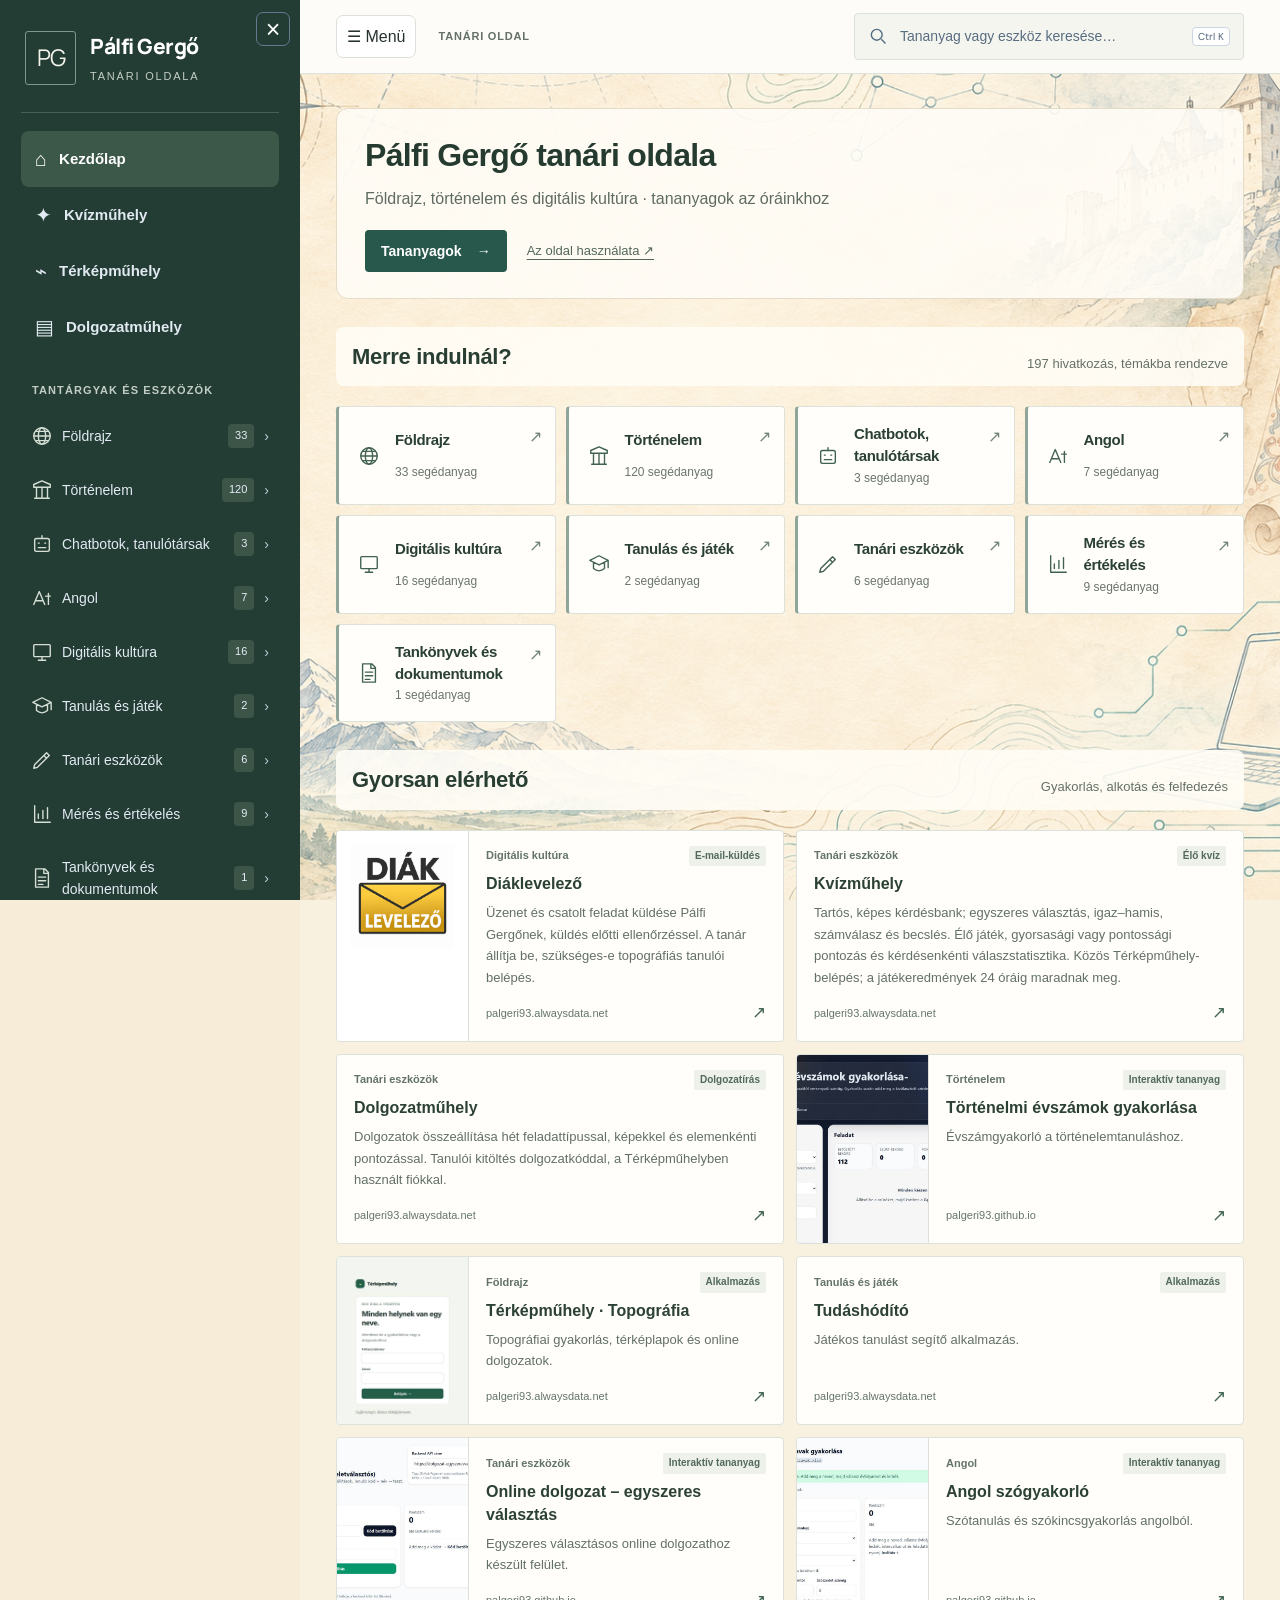
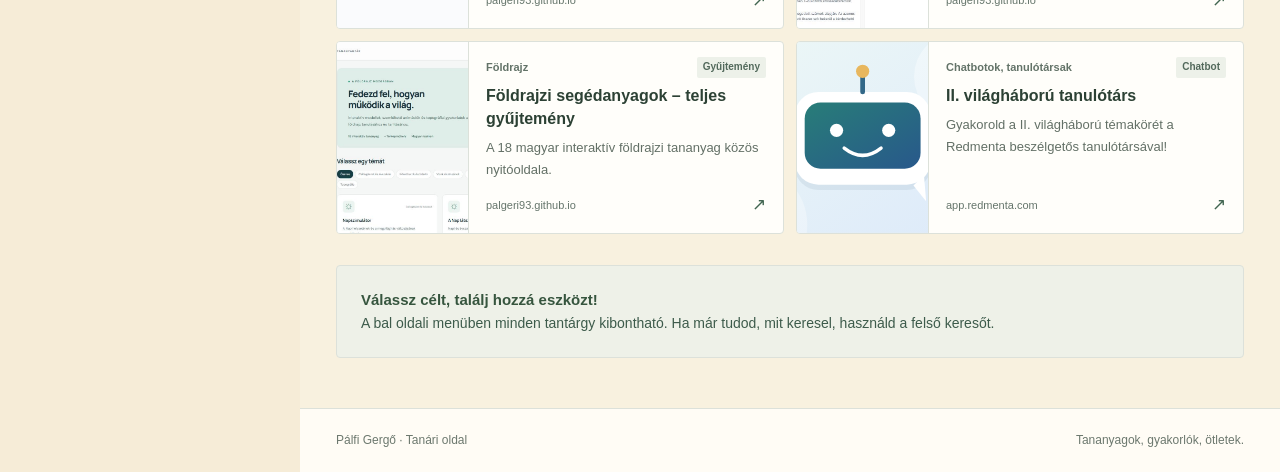
==== commit 9fe5fa54: "Add Programok folder with Paint 3D installer" ====
--- a/index.html
+++ b/index.html
@@ -2,4 +2,4 @@
 <html lang="hu"><head><meta charset="utf-8"><meta name="viewport" content="width=device-width,initial-scale=1"><meta name="theme-color" content="#202f42"><meta name="description" content="Pálfi Gergő tanári oldala: digitális tananyagok, tantárgyi gyakorlók és tanári eszközök egy helyen."><title>Pálfi Gergő tanári oldala</title><link rel="icon" href="favicon.svg" type="image/svg+xml"><link rel="stylesheet" href="style.css?v=menu-20261104"><link rel="stylesheet" href="theme.css?v=excel-logo-20261118"></head><body>
 <a class="skip" href="#main">Ugrás a tartalomhoz</a><button id="backdrop" aria-label="Menü bezárása" hidden></button>
 <aside id="sidebar"><button id="menu-close" type="button" aria-label="Menü bezárása">×</button><a class="brand" href="#"><span class="monogram">PG</span><span><strong>Pálfi Gergő</strong><small>TANÁRI OLDALA</small></span></a><div class="side-line"></div><a class="nav-home" href="#"><span aria-hidden="true">⌂</span> Kezdőlap</a><a class="nav-home" href="https://palgeri93.alwaysdata.net/topografia/kviz/"><span aria-hidden="true">✦</span> Kvízműhely</a><a class="nav-home" href="https://palgeri93.alwaysdata.net/topografia/"><span aria-hidden="true">⌁</span> Térképműhely</a><a class="nav-home" href="https://palgeri93.alwaysdata.net/topografia/dolgozat/"><span aria-hidden="true">▤</span> Dolgozatműhely</a><p class="nav-label">TANTÁRGYAK ÉS ESZKÖZÖK</p><nav id="subjects" aria-label="Tantárgyak és hivatkozások"></nav><p class="nav-label">INFORMÁCIÓK</p><nav class="info-nav" aria-label="Információk"><a href="#informacio">ⓘ Az oldalról és használatáról</a><a href="https://palfigergo93.symbaloo.com/">↗ Eredeti Symbaloo-gyűjtemény</a></nav><div class="side-note"><span class="note-dot"></span><p>Tanuláshoz és tanításhoz.<br>Hasznos oldalak, egy helyen.</p></div></aside>
-<div class="shell"><header><button id="menu-toggle" aria-controls="sidebar" aria-expanded="false" aria-label="Menü megnyitása">☰ Menü</button><div class="header-title">TANÁRI OLDAL</div><label class="search"><svg viewBox="0 0 24 24" fill="none" stroke="currentColor" stroke-width="1.7" aria-hidden="true"><circle cx="10.5" cy="10.5" r="6.5"/><path d="m16 16 5 5"/></svg><span class="sr-only">Keresés a tananyagok között</span><input id="search" type="search" placeholder="Tananyag vagy eszköz keresése…" autocomplete="off"><kbd aria-hidden="true">Ctrl K</kbd></label></header><main id="main" tabindex="-1"><div id="content"><p class="loading">A tananyagok betöltése…</p></div></main><footer><span>Pálfi Gergő · Tanári oldal</span><span>Tananyagok, gyakorlók, ötletek.</span></footer></div><script src="app.js?v=office-20261118" defer></script></body></html>
+<div class="shell"><header><button id="menu-toggle" aria-controls="sidebar" aria-expanded="false" aria-label="Menü megnyitása">☰ Menü</button><div class="header-title">TANÁRI OLDAL</div><label class="search"><svg viewBox="0 0 24 24" fill="none" stroke="currentColor" stroke-width="1.7" aria-hidden="true"><circle cx="10.5" cy="10.5" r="6.5"/><path d="m16 16 5 5"/></svg><span class="sr-only">Keresés a tananyagok között</span><input id="search" type="search" placeholder="Tananyag vagy eszköz keresése…" autocomplete="off"><kbd aria-hidden="true">Ctrl K</kbd></label></header><main id="main" tabindex="-1"><div id="content"><p class="loading">A tananyagok betöltése…</p></div></main><footer><span>Pálfi Gergő · Tanári oldal</span><span>Tananyagok, gyakorlók, ötletek.</span></footer></div><script src="app.js?v=programok-20261119" defer></script></body></html>
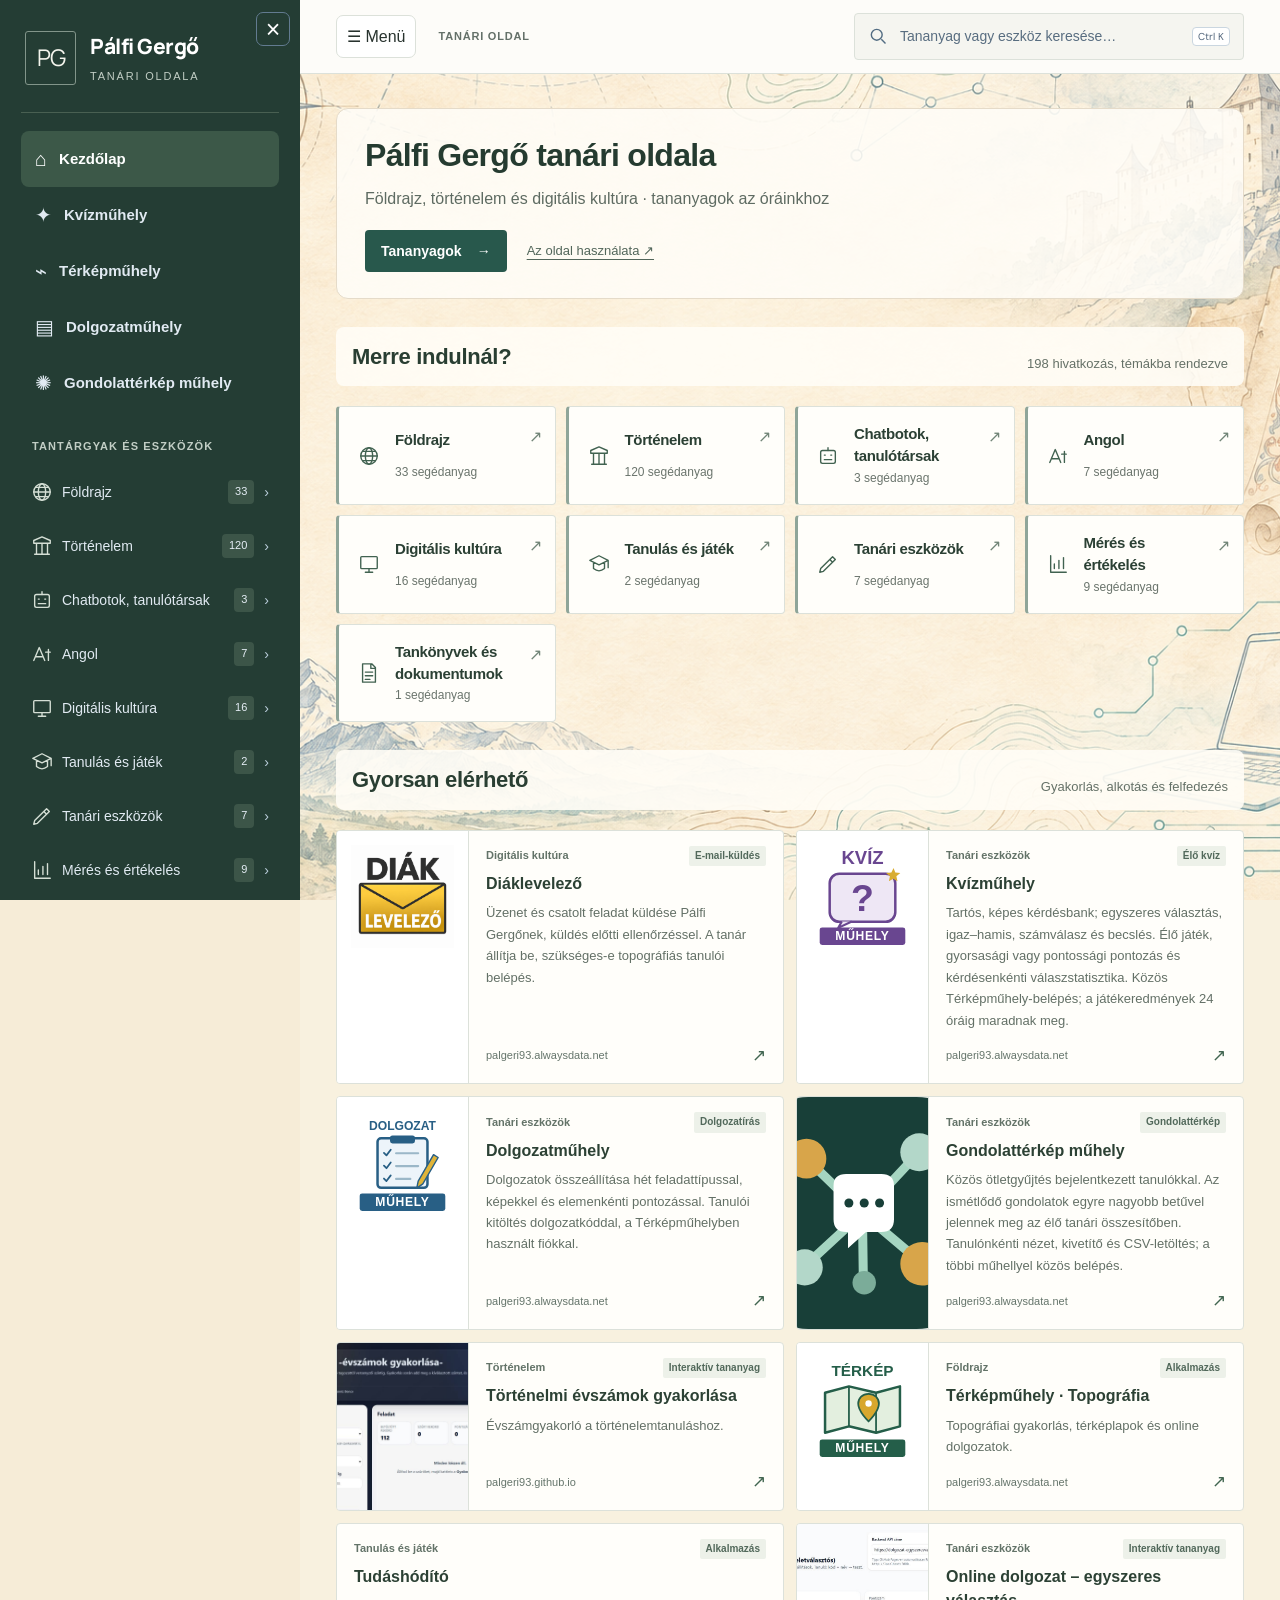
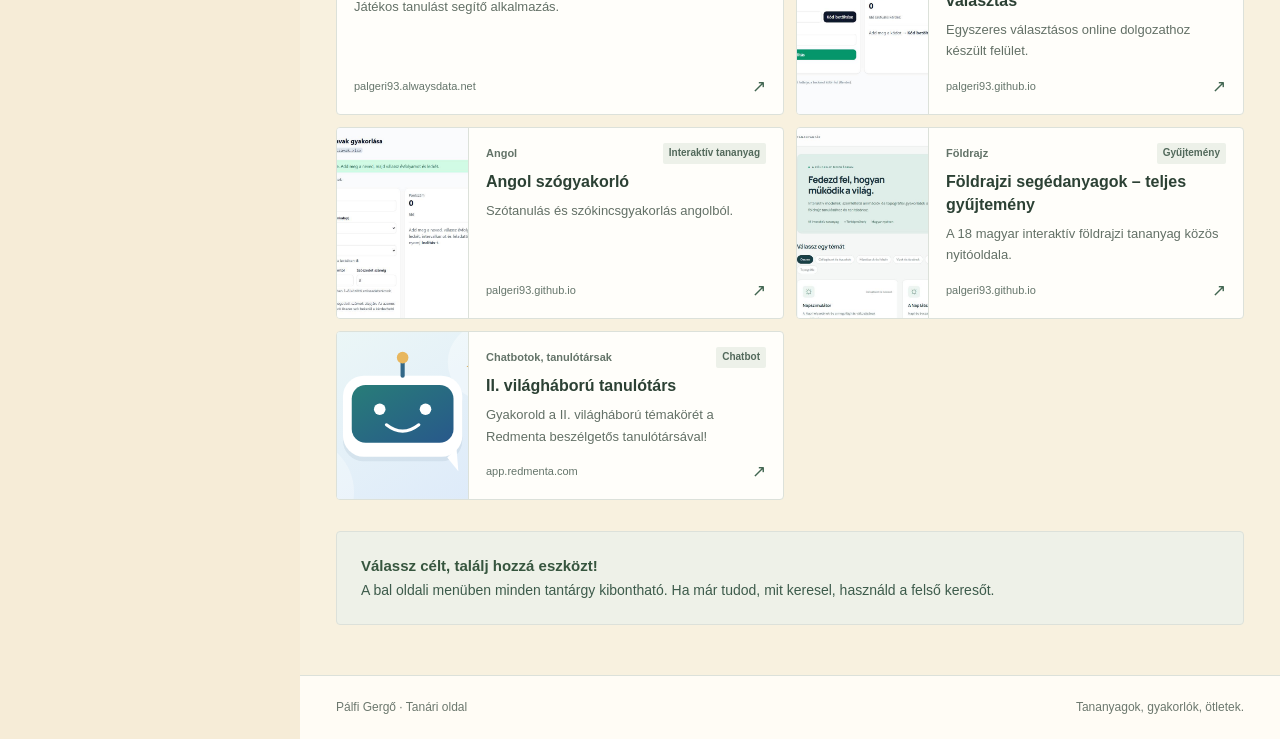
==== commit 9b4398e5: "Add Gondolattérkép műhely to main navigation" ====
--- a/index.html
+++ b/index.html
@@ -1,5 +1,5 @@
 <!doctype html>
 <html lang="hu"><head><meta charset="utf-8"><meta name="viewport" content="width=device-width,initial-scale=1"><meta name="theme-color" content="#202f42"><meta name="description" content="Pálfi Gergő tanári oldala: digitális tananyagok, tantárgyi gyakorlók és tanári eszközök egy helyen."><title>Pálfi Gergő tanári oldala</title><link rel="icon" href="favicon.svg" type="image/svg+xml"><link rel="stylesheet" href="style.css?v=menu-20261104"><link rel="stylesheet" href="theme.css?v=excel-logo-20261118"></head><body>
 <a class="skip" href="#main">Ugrás a tartalomhoz</a><button id="backdrop" aria-label="Menü bezárása" hidden></button>
-<aside id="sidebar"><button id="menu-close" type="button" aria-label="Menü bezárása">×</button><a class="brand" href="#"><span class="monogram">PG</span><span><strong>Pálfi Gergő</strong><small>TANÁRI OLDALA</small></span></a><div class="side-line"></div><a class="nav-home" href="#"><span aria-hidden="true">⌂</span> Kezdőlap</a><a class="nav-home" href="https://palgeri93.alwaysdata.net/topografia/kviz/"><span aria-hidden="true">✦</span> Kvízműhely</a><a class="nav-home" href="https://palgeri93.alwaysdata.net/topografia/"><span aria-hidden="true">⌁</span> Térképműhely</a><a class="nav-home" href="https://palgeri93.alwaysdata.net/topografia/dolgozat/"><span aria-hidden="true">▤</span> Dolgozatműhely</a><p class="nav-label">TANTÁRGYAK ÉS ESZKÖZÖK</p><nav id="subjects" aria-label="Tantárgyak és hivatkozások"></nav><p class="nav-label">INFORMÁCIÓK</p><nav class="info-nav" aria-label="Információk"><a href="#informacio">ⓘ Az oldalról és használatáról</a><a href="https://palfigergo93.symbaloo.com/">↗ Eredeti Symbaloo-gyűjtemény</a></nav><div class="side-note"><span class="note-dot"></span><p>Tanuláshoz és tanításhoz.<br>Hasznos oldalak, egy helyen.</p></div></aside>
+<aside id="sidebar"><button id="menu-close" type="button" aria-label="Menü bezárása">×</button><a class="brand" href="#"><span class="monogram">PG</span><span><strong>Pálfi Gergő</strong><small>TANÁRI OLDALA</small></span></a><div class="side-line"></div><a class="nav-home" href="#"><span aria-hidden="true">⌂</span> Kezdőlap</a><a class="nav-home" href="https://palgeri93.alwaysdata.net/topografia/kviz/"><span aria-hidden="true">✦</span> Kvízműhely</a><a class="nav-home" href="https://palgeri93.alwaysdata.net/topografia/"><span aria-hidden="true">⌁</span> Térképműhely</a><a class="nav-home" href="https://palgeri93.alwaysdata.net/topografia/dolgozat/"><span aria-hidden="true">▤</span> Dolgozatműhely</a><a class="nav-home" href="https://palgeri93.alwaysdata.net/topografia/gondolat/"><span aria-hidden="true">✺</span> Gondolattérkép műhely</a><p class="nav-label">TANTÁRGYAK ÉS ESZKÖZÖK</p><nav id="subjects" aria-label="Tantárgyak és hivatkozások"></nav><p class="nav-label">INFORMÁCIÓK</p><nav class="info-nav" aria-label="Információk"><a href="#informacio">ⓘ Az oldalról és használatáról</a><a href="https://palfigergo93.symbaloo.com/">↗ Eredeti Symbaloo-gyűjtemény</a></nav><div class="side-note"><span class="note-dot"></span><p>Tanuláshoz és tanításhoz.<br>Hasznos oldalak, egy helyen.</p></div></aside>
 <div class="shell"><header><button id="menu-toggle" aria-controls="sidebar" aria-expanded="false" aria-label="Menü megnyitása">☰ Menü</button><div class="header-title">TANÁRI OLDAL</div><label class="search"><svg viewBox="0 0 24 24" fill="none" stroke="currentColor" stroke-width="1.7" aria-hidden="true"><circle cx="10.5" cy="10.5" r="6.5"/><path d="m16 16 5 5"/></svg><span class="sr-only">Keresés a tananyagok között</span><input id="search" type="search" placeholder="Tananyag vagy eszköz keresése…" autocomplete="off"><kbd aria-hidden="true">Ctrl K</kbd></label></header><main id="main" tabindex="-1"><div id="content"><p class="loading">A tananyagok betöltése…</p></div></main><footer><span>Pálfi Gergő · Tanári oldal</span><span>Tananyagok, gyakorlók, ötletek.</span></footer></div><script src="app.js?v=programok-20261119" defer></script></body></html>
--- a/theme.css
+++ b/theme.css
@@ -146,3 +146,9 @@
 [data-resource="diak-levelezo"] .resource-preview{background:#fff;}
 [data-resource="diak-levelezo"] .resource-preview img{object-fit:contain;padding:14px;box-sizing:border-box;background:#fff;}
 .nav-resource .nav-thumb[src*="diak-levelezo-logo"]{object-fit:contain;background:#fff;}
+
+/* Recognizable workshop logos in cards and the navigation. */
+[data-resource="link-06"] .resource-preview{background:#fff}[data-resource="link-06"] .resource-preview img{object-fit:contain;padding:12px;box-sizing:border-box;background:#fff}
+[data-resource="dolgozatmuhely"] .resource-preview{background:#fff}[data-resource="dolgozatmuhely"] .resource-preview img{object-fit:contain;padding:12px;box-sizing:border-box;background:#fff}
+[data-resource="kvizmuhely"] .resource-preview{background:#fff}[data-resource="kvizmuhely"] .resource-preview img{object-fit:contain;padding:12px;box-sizing:border-box;background:#fff}
+.nav-resource .nav-thumb[src*="muhely-logo"]{object-fit:contain;background:#fff}
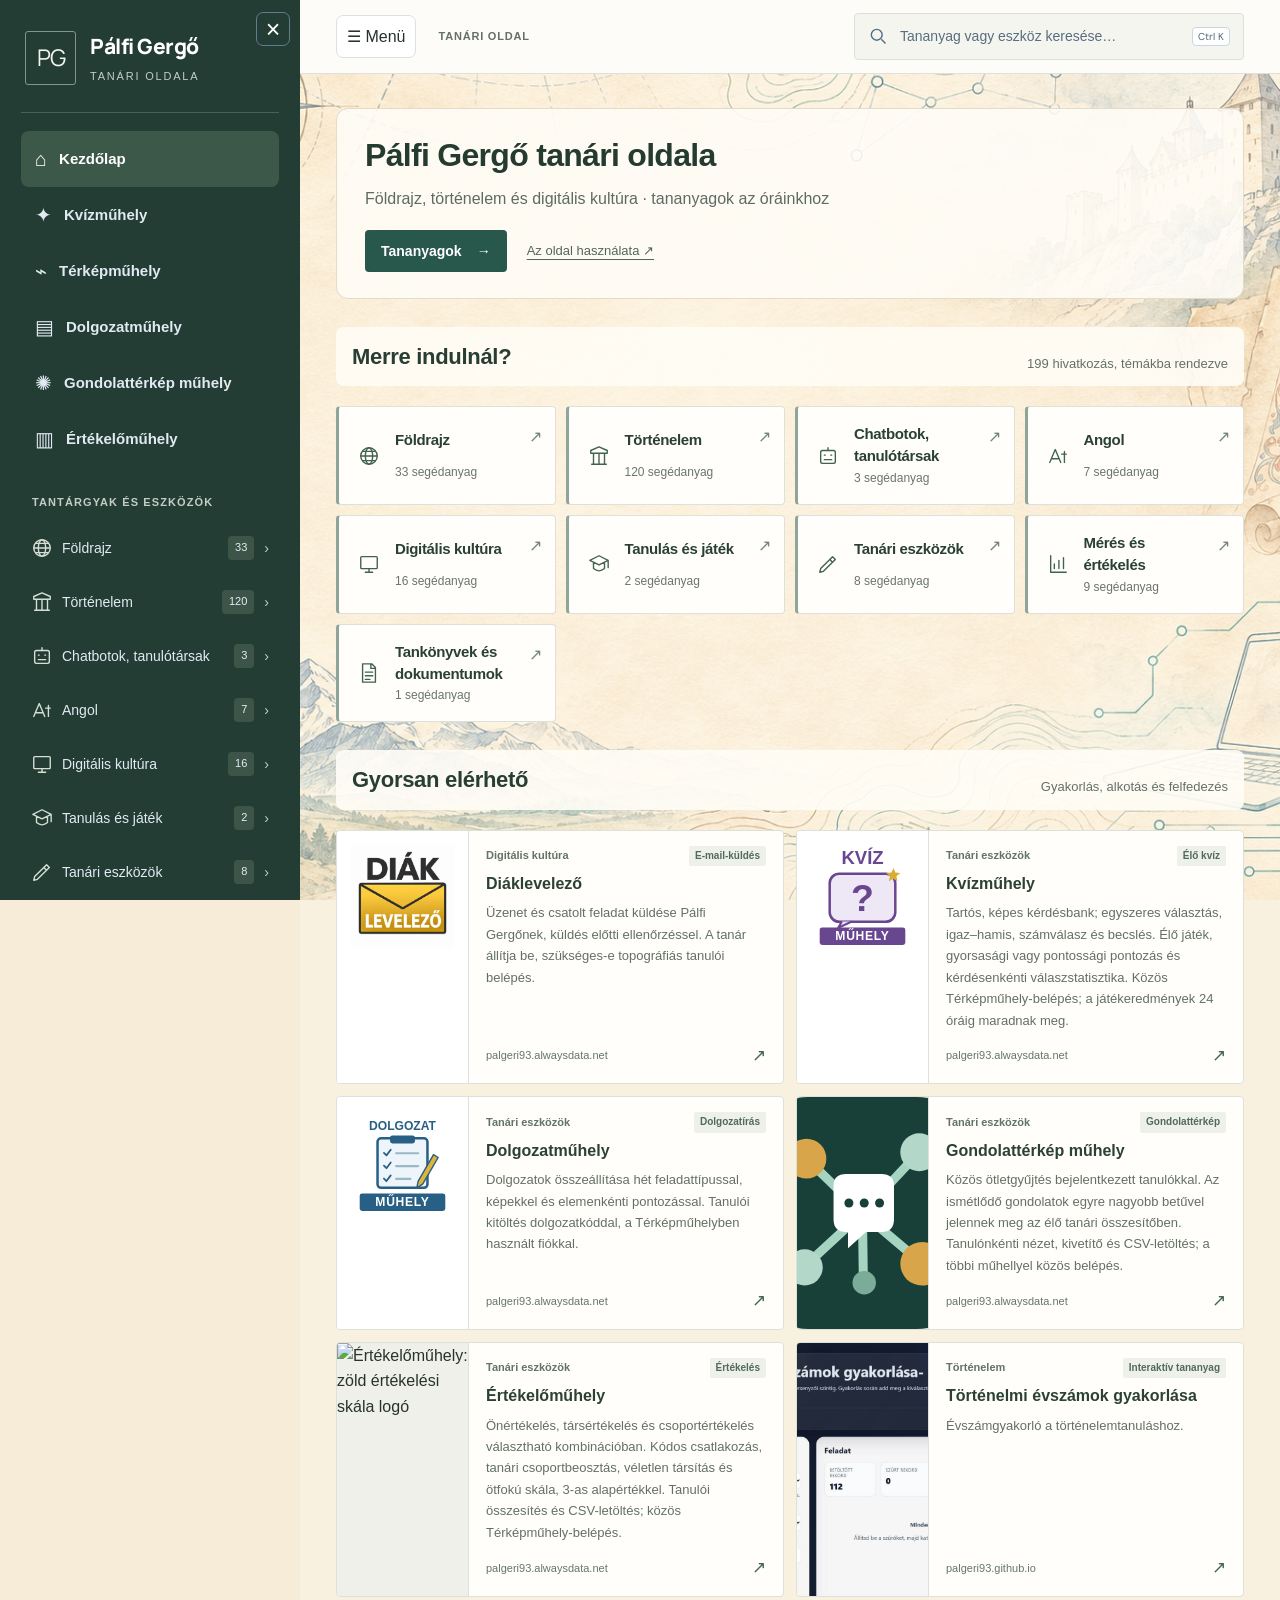
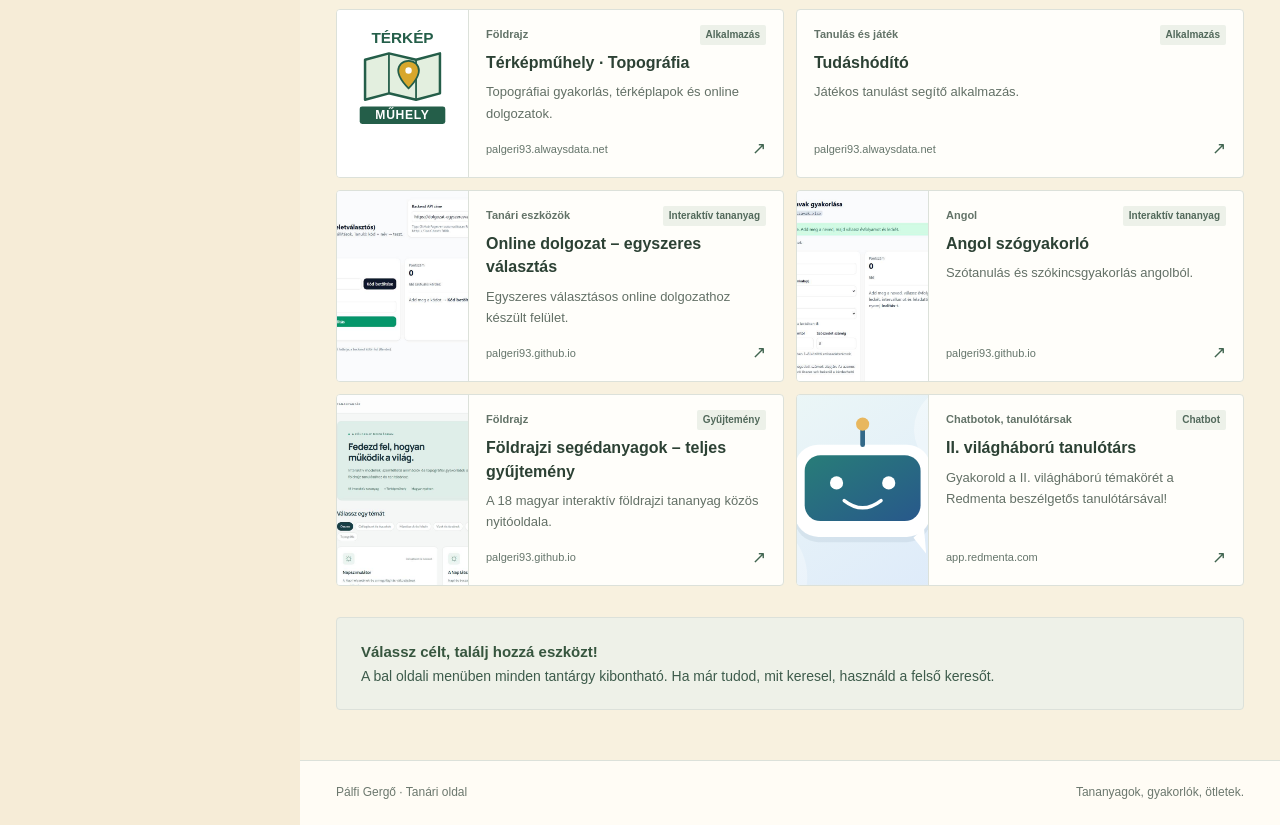
==== commit 01d2f9f7: "Add Értékelőműhely main menu shortcut" ====
--- a/index.html
+++ b/index.html
@@ -1,5 +1,5 @@
 <!doctype html>
 <html lang="hu"><head><meta charset="utf-8"><meta name="viewport" content="width=device-width,initial-scale=1"><meta name="theme-color" content="#202f42"><meta name="description" content="Pálfi Gergő tanári oldala: digitális tananyagok, tantárgyi gyakorlók és tanári eszközök egy helyen."><title>Pálfi Gergő tanári oldala</title><link rel="icon" href="favicon.svg" type="image/svg+xml"><link rel="stylesheet" href="style.css?v=menu-20261104"><link rel="stylesheet" href="theme.css?v=excel-logo-20261118"></head><body>
 <a class="skip" href="#main">Ugrás a tartalomhoz</a><button id="backdrop" aria-label="Menü bezárása" hidden></button>
-<aside id="sidebar"><button id="menu-close" type="button" aria-label="Menü bezárása">×</button><a class="brand" href="#"><span class="monogram">PG</span><span><strong>Pálfi Gergő</strong><small>TANÁRI OLDALA</small></span></a><div class="side-line"></div><a class="nav-home" href="#"><span aria-hidden="true">⌂</span> Kezdőlap</a><a class="nav-home" href="https://palgeri93.alwaysdata.net/topografia/kviz/"><span aria-hidden="true">✦</span> Kvízműhely</a><a class="nav-home" href="https://palgeri93.alwaysdata.net/topografia/"><span aria-hidden="true">⌁</span> Térképműhely</a><a class="nav-home" href="https://palgeri93.alwaysdata.net/topografia/dolgozat/"><span aria-hidden="true">▤</span> Dolgozatműhely</a><a class="nav-home" href="https://palgeri93.alwaysdata.net/topografia/gondolat/"><span aria-hidden="true">✺</span> Gondolattérkép műhely</a><p class="nav-label">TANTÁRGYAK ÉS ESZKÖZÖK</p><nav id="subjects" aria-label="Tantárgyak és hivatkozások"></nav><p class="nav-label">INFORMÁCIÓK</p><nav class="info-nav" aria-label="Információk"><a href="#informacio">ⓘ Az oldalról és használatáról</a><a href="https://palfigergo93.symbaloo.com/">↗ Eredeti Symbaloo-gyűjtemény</a></nav><div class="side-note"><span class="note-dot"></span><p>Tanuláshoz és tanításhoz.<br>Hasznos oldalak, egy helyen.</p></div></aside>
+<aside id="sidebar"><button id="menu-close" type="button" aria-label="Menü bezárása">×</button><a class="brand" href="#"><span class="monogram">PG</span><span><strong>Pálfi Gergő</strong><small>TANÁRI OLDALA</small></span></a><div class="side-line"></div><a class="nav-home" href="#"><span aria-hidden="true">⌂</span> Kezdőlap</a><a class="nav-home" href="https://palgeri93.alwaysdata.net/topografia/kviz/"><span aria-hidden="true">✦</span> Kvízműhely</a><a class="nav-home" href="https://palgeri93.alwaysdata.net/topografia/"><span aria-hidden="true">⌁</span> Térképműhely</a><a class="nav-home" href="https://palgeri93.alwaysdata.net/topografia/dolgozat/"><span aria-hidden="true">▤</span> Dolgozatműhely</a><a class="nav-home" href="https://palgeri93.alwaysdata.net/topografia/gondolat/"><span aria-hidden="true">✺</span> Gondolattérkép műhely</a><a class="nav-home" href="https://palgeri93.alwaysdata.net/topografia/ertekeles/"><span aria-hidden="true">▥</span> Értékelőműhely</a><p class="nav-label">TANTÁRGYAK ÉS ESZKÖZÖK</p><nav id="subjects" aria-label="Tantárgyak és hivatkozások"></nav><p class="nav-label">INFORMÁCIÓK</p><nav class="info-nav" aria-label="Információk"><a href="#informacio">ⓘ Az oldalról és használatáról</a><a href="https://palfigergo93.symbaloo.com/">↗ Eredeti Symbaloo-gyűjtemény</a></nav><div class="side-note"><span class="note-dot"></span><p>Tanuláshoz és tanításhoz.<br>Hasznos oldalak, egy helyen.</p></div></aside>
 <div class="shell"><header><button id="menu-toggle" aria-controls="sidebar" aria-expanded="false" aria-label="Menü megnyitása">☰ Menü</button><div class="header-title">TANÁRI OLDAL</div><label class="search"><svg viewBox="0 0 24 24" fill="none" stroke="currentColor" stroke-width="1.7" aria-hidden="true"><circle cx="10.5" cy="10.5" r="6.5"/><path d="m16 16 5 5"/></svg><span class="sr-only">Keresés a tananyagok között</span><input id="search" type="search" placeholder="Tananyag vagy eszköz keresése…" autocomplete="off"><kbd aria-hidden="true">Ctrl K</kbd></label></header><main id="main" tabindex="-1"><div id="content"><p class="loading">A tananyagok betöltése…</p></div></main><footer><span>Pálfi Gergő · Tanári oldal</span><span>Tananyagok, gyakorlók, ötletek.</span></footer></div><script src="app.js?v=programok-20261119" defer></script></body></html>
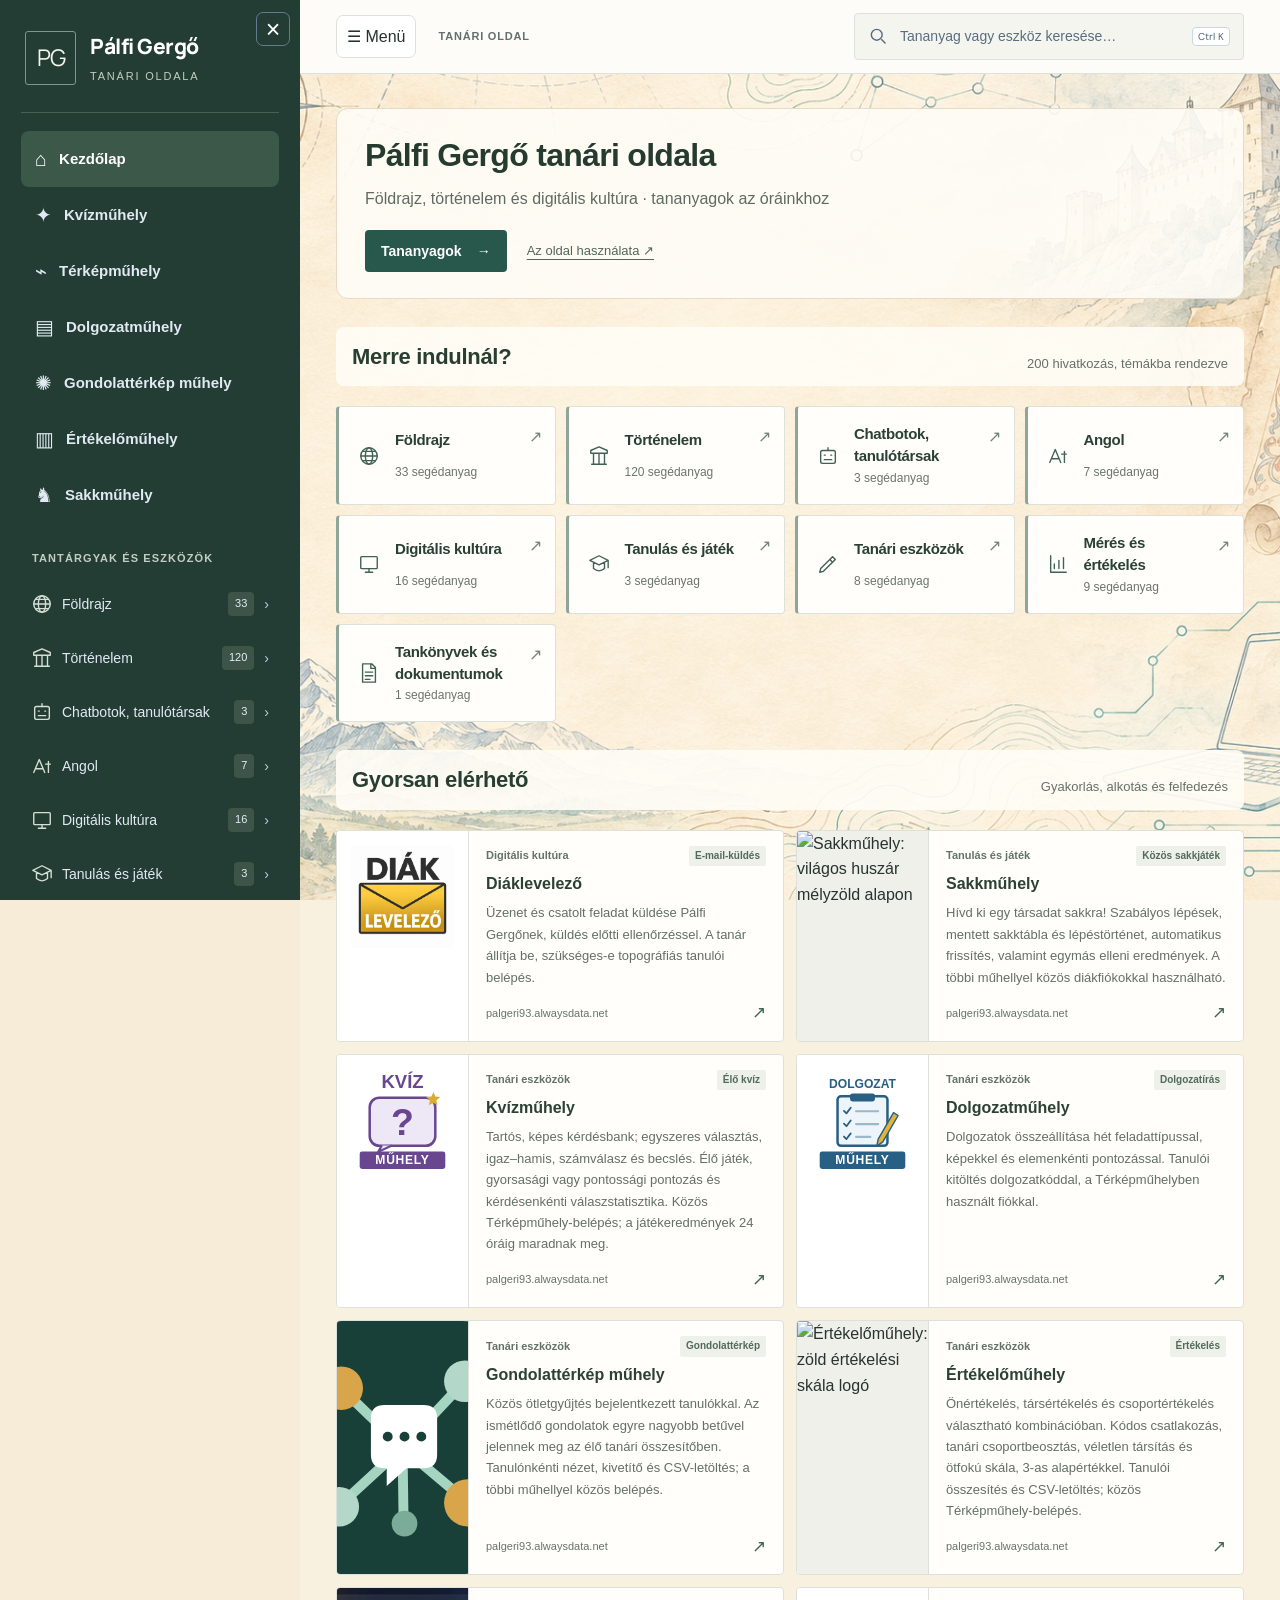
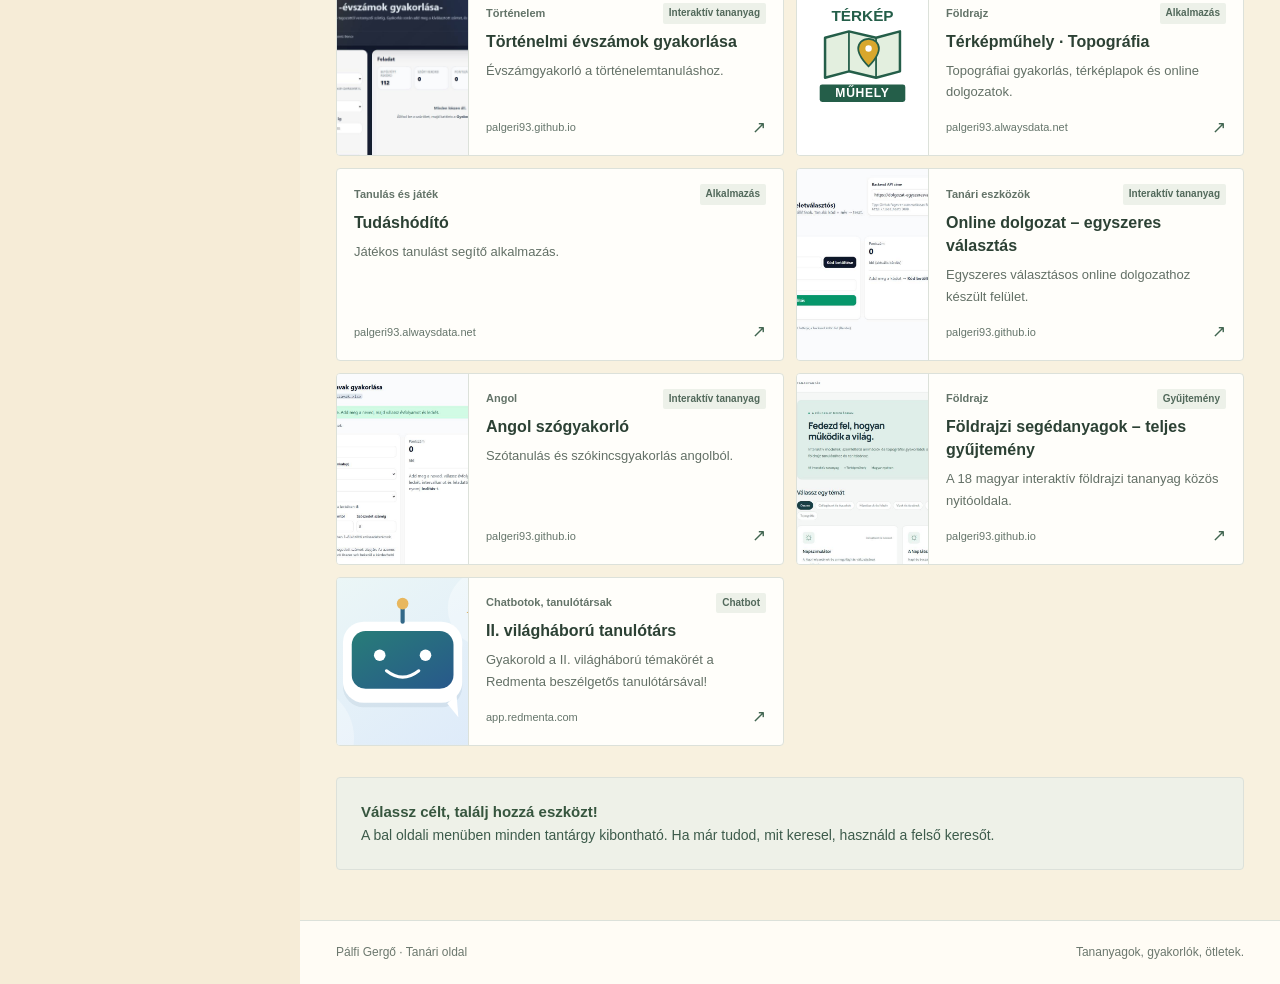
==== commit d7ccd423: "Add Sakkműhely to the teacher site's main sidebar" ====
--- a/index.html
+++ b/index.html
@@ -1,5 +1,5 @@
 <!doctype html>
 <html lang="hu"><head><meta charset="utf-8"><meta name="viewport" content="width=device-width,initial-scale=1"><meta name="theme-color" content="#202f42"><meta name="description" content="Pálfi Gergő tanári oldala: digitális tananyagok, tantárgyi gyakorlók és tanári eszközök egy helyen."><title>Pálfi Gergő tanári oldala</title><link rel="icon" href="favicon.svg" type="image/svg+xml"><link rel="stylesheet" href="style.css?v=menu-20261104"><link rel="stylesheet" href="theme.css?v=excel-logo-20261118"></head><body>
 <a class="skip" href="#main">Ugrás a tartalomhoz</a><button id="backdrop" aria-label="Menü bezárása" hidden></button>
-<aside id="sidebar"><button id="menu-close" type="button" aria-label="Menü bezárása">×</button><a class="brand" href="#"><span class="monogram">PG</span><span><strong>Pálfi Gergő</strong><small>TANÁRI OLDALA</small></span></a><div class="side-line"></div><a class="nav-home" href="#"><span aria-hidden="true">⌂</span> Kezdőlap</a><a class="nav-home" href="https://palgeri93.alwaysdata.net/topografia/kviz/"><span aria-hidden="true">✦</span> Kvízműhely</a><a class="nav-home" href="https://palgeri93.alwaysdata.net/topografia/"><span aria-hidden="true">⌁</span> Térképműhely</a><a class="nav-home" href="https://palgeri93.alwaysdata.net/topografia/dolgozat/"><span aria-hidden="true">▤</span> Dolgozatműhely</a><a class="nav-home" href="https://palgeri93.alwaysdata.net/topografia/gondolat/"><span aria-hidden="true">✺</span> Gondolattérkép műhely</a><a class="nav-home" href="https://palgeri93.alwaysdata.net/topografia/ertekeles/"><span aria-hidden="true">▥</span> Értékelőműhely</a><p class="nav-label">TANTÁRGYAK ÉS ESZKÖZÖK</p><nav id="subjects" aria-label="Tantárgyak és hivatkozások"></nav><p class="nav-label">INFORMÁCIÓK</p><nav class="info-nav" aria-label="Információk"><a href="#informacio">ⓘ Az oldalról és használatáról</a><a href="https://palfigergo93.symbaloo.com/">↗ Eredeti Symbaloo-gyűjtemény</a></nav><div class="side-note"><span class="note-dot"></span><p>Tanuláshoz és tanításhoz.<br>Hasznos oldalak, egy helyen.</p></div></aside>
+<aside id="sidebar"><button id="menu-close" type="button" aria-label="Menü bezárása">×</button><a class="brand" href="#"><span class="monogram">PG</span><span><strong>Pálfi Gergő</strong><small>TANÁRI OLDALA</small></span></a><div class="side-line"></div><a class="nav-home" href="#"><span aria-hidden="true">⌂</span> Kezdőlap</a><a class="nav-home" href="https://palgeri93.alwaysdata.net/topografia/kviz/"><span aria-hidden="true">✦</span> Kvízműhely</a><a class="nav-home" href="https://palgeri93.alwaysdata.net/topografia/"><span aria-hidden="true">⌁</span> Térképműhely</a><a class="nav-home" href="https://palgeri93.alwaysdata.net/topografia/dolgozat/"><span aria-hidden="true">▤</span> Dolgozatműhely</a><a class="nav-home" href="https://palgeri93.alwaysdata.net/topografia/gondolat/"><span aria-hidden="true">✺</span> Gondolattérkép műhely</a><a class="nav-home" href="https://palgeri93.alwaysdata.net/topografia/ertekeles/"><span aria-hidden="true">▥</span> Értékelőműhely</a><a class="nav-home" href="https://palgeri93.alwaysdata.net/topografia/sakk/"><span aria-hidden="true">♞</span> Sakkműhely</a><p class="nav-label">TANTÁRGYAK ÉS ESZKÖZÖK</p><nav id="subjects" aria-label="Tantárgyak és hivatkozások"></nav><p class="nav-label">INFORMÁCIÓK</p><nav class="info-nav" aria-label="Információk"><a href="#informacio">ⓘ Az oldalról és használatáról</a><a href="https://palfigergo93.symbaloo.com/">↗ Eredeti Symbaloo-gyűjtemény</a></nav><div class="side-note"><span class="note-dot"></span><p>Tanuláshoz és tanításhoz.<br>Hasznos oldalak, egy helyen.</p></div></aside>
 <div class="shell"><header><button id="menu-toggle" aria-controls="sidebar" aria-expanded="false" aria-label="Menü megnyitása">☰ Menü</button><div class="header-title">TANÁRI OLDAL</div><label class="search"><svg viewBox="0 0 24 24" fill="none" stroke="currentColor" stroke-width="1.7" aria-hidden="true"><circle cx="10.5" cy="10.5" r="6.5"/><path d="m16 16 5 5"/></svg><span class="sr-only">Keresés a tananyagok között</span><input id="search" type="search" placeholder="Tananyag vagy eszköz keresése…" autocomplete="off"><kbd aria-hidden="true">Ctrl K</kbd></label></header><main id="main" tabindex="-1"><div id="content"><p class="loading">A tananyagok betöltése…</p></div></main><footer><span>Pálfi Gergő · Tanári oldal</span><span>Tananyagok, gyakorlók, ötletek.</span></footer></div><script src="app.js?v=programok-20261119" defer></script></body></html>
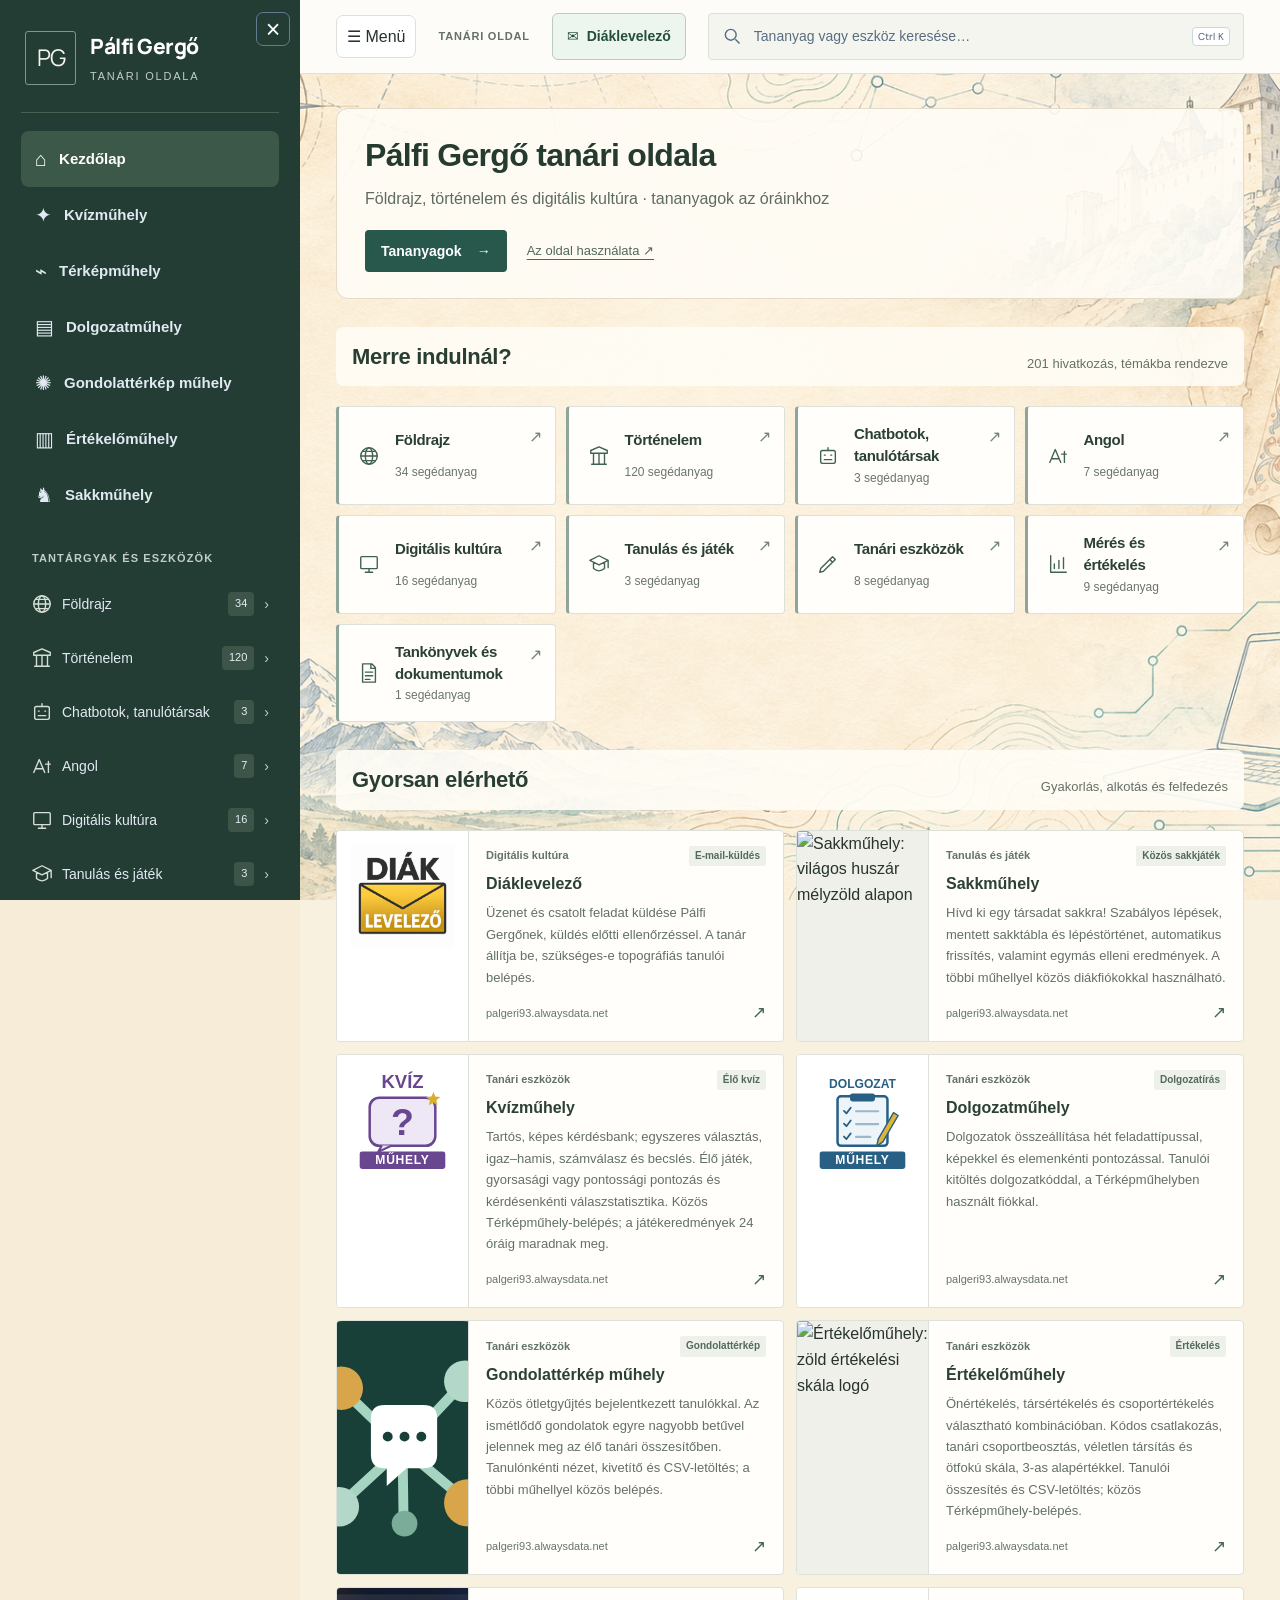
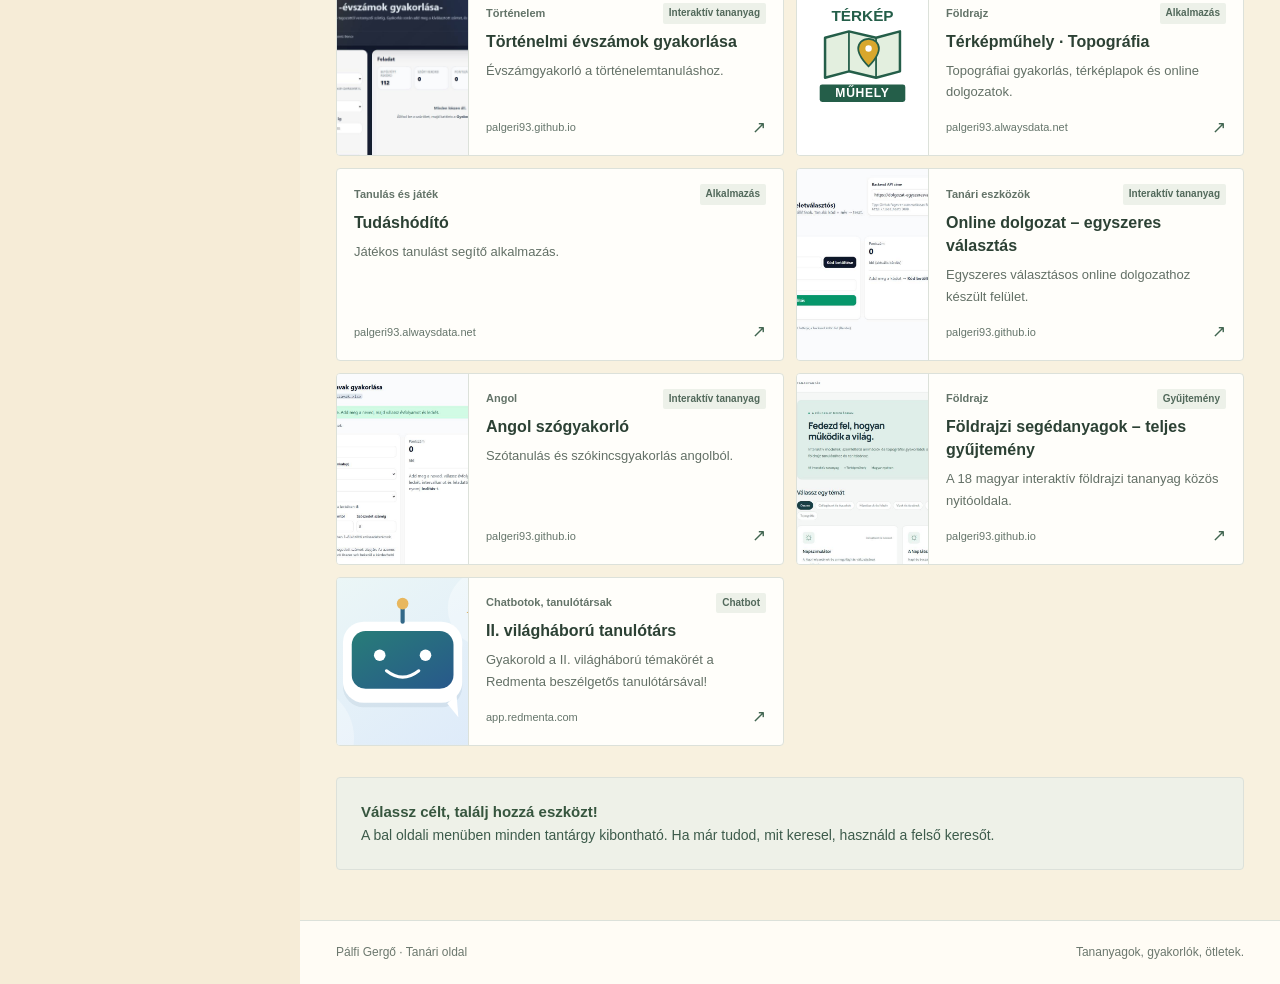
==== commit b55b340d: "Add student mail shortcut to the top navigation" ====
--- a/index.html
+++ b/index.html
@@ -1,5 +1,5 @@
 <!doctype html>
-<html lang="hu"><head><meta charset="utf-8"><meta name="viewport" content="width=device-width,initial-scale=1"><meta name="theme-color" content="#202f42"><meta name="description" content="Pálfi Gergő tanári oldala: digitális tananyagok, tantárgyi gyakorlók és tanári eszközök egy helyen."><title>Pálfi Gergő tanári oldala</title><link rel="icon" href="favicon.svg" type="image/svg+xml"><link rel="stylesheet" href="style.css?v=menu-20261104"><link rel="stylesheet" href="theme.css?v=excel-logo-20261118"></head><body>
+<html lang="hu"><head><meta charset="utf-8"><meta name="viewport" content="width=device-width,initial-scale=1"><meta name="theme-color" content="#202f42"><meta name="description" content="Pálfi Gergő tanári oldala: digitális tananyagok, tantárgyi gyakorlók és tanári eszközök egy helyen."><title>Pálfi Gergő tanári oldala</title><link rel="icon" href="favicon.svg" type="image/svg+xml"><link rel="stylesheet" href="style.css?v=menu-20261104"><link rel="stylesheet" href="theme.css?v=excel-logo-20261118"><style>.header-mail{display:inline-flex;align-items:center;gap:8px;flex-shrink:0;padding:11px 14px;border:1px solid #b9ccc1;border-radius:6px;background:#edf5ef;color:#244e3b;font-size:14px;font-weight:700;text-decoration:none;white-space:nowrap}.header-mail:hover{background:#dfede3}.header-mail:focus-visible{outline:3px solid #be8628;outline-offset:3px}.header-mail~.search{min-width:0;flex:1}.header-mail~.search input{min-width:0}@media(max-width:600px){header{height:auto;min-height:70px;flex-wrap:wrap;padding-top:10px;padding-bottom:10px;gap:8px 12px}.header-mail{margin-left:auto}.header-mail~.search{flex-basis:100%;width:100%;order:5}}</style></head><body>
 <a class="skip" href="#main">Ugrás a tartalomhoz</a><button id="backdrop" aria-label="Menü bezárása" hidden></button>
 <aside id="sidebar"><button id="menu-close" type="button" aria-label="Menü bezárása">×</button><a class="brand" href="#"><span class="monogram">PG</span><span><strong>Pálfi Gergő</strong><small>TANÁRI OLDALA</small></span></a><div class="side-line"></div><a class="nav-home" href="#"><span aria-hidden="true">⌂</span> Kezdőlap</a><a class="nav-home" href="https://palgeri93.alwaysdata.net/topografia/kviz/"><span aria-hidden="true">✦</span> Kvízműhely</a><a class="nav-home" href="https://palgeri93.alwaysdata.net/topografia/"><span aria-hidden="true">⌁</span> Térképműhely</a><a class="nav-home" href="https://palgeri93.alwaysdata.net/topografia/dolgozat/"><span aria-hidden="true">▤</span> Dolgozatműhely</a><a class="nav-home" href="https://palgeri93.alwaysdata.net/topografia/gondolat/"><span aria-hidden="true">✺</span> Gondolattérkép műhely</a><a class="nav-home" href="https://palgeri93.alwaysdata.net/topografia/ertekeles/"><span aria-hidden="true">▥</span> Értékelőműhely</a><a class="nav-home" href="https://palgeri93.alwaysdata.net/topografia/sakk/"><span aria-hidden="true">♞</span> Sakkműhely</a><p class="nav-label">TANTÁRGYAK ÉS ESZKÖZÖK</p><nav id="subjects" aria-label="Tantárgyak és hivatkozások"></nav><p class="nav-label">INFORMÁCIÓK</p><nav class="info-nav" aria-label="Információk"><a href="#informacio">ⓘ Az oldalról és használatáról</a><a href="https://palfigergo93.symbaloo.com/">↗ Eredeti Symbaloo-gyűjtemény</a></nav><div class="side-note"><span class="note-dot"></span><p>Tanuláshoz és tanításhoz.<br>Hasznos oldalak, egy helyen.</p></div></aside>
-<div class="shell"><header><button id="menu-toggle" aria-controls="sidebar" aria-expanded="false" aria-label="Menü megnyitása">☰ Menü</button><div class="header-title">TANÁRI OLDAL</div><label class="search"><svg viewBox="0 0 24 24" fill="none" stroke="currentColor" stroke-width="1.7" aria-hidden="true"><circle cx="10.5" cy="10.5" r="6.5"/><path d="m16 16 5 5"/></svg><span class="sr-only">Keresés a tananyagok között</span><input id="search" type="search" placeholder="Tananyag vagy eszköz keresése…" autocomplete="off"><kbd aria-hidden="true">Ctrl K</kbd></label></header><main id="main" tabindex="-1"><div id="content"><p class="loading">A tananyagok betöltése…</p></div></main><footer><span>Pálfi Gergő · Tanári oldal</span><span>Tananyagok, gyakorlók, ötletek.</span></footer></div><script src="app.js?v=programok-20261119" defer></script></body></html>
+<div class="shell"><header><button id="menu-toggle" aria-controls="sidebar" aria-expanded="false" aria-label="Menü megnyitása">☰ Menü</button><div class="header-title">TANÁRI OLDAL</div><a class="header-mail" href="https://palgeri93.alwaysdata.net/topografia/levelezo.php"><span aria-hidden="true">✉</span> Diáklevelező</a><label class="search"><svg viewBox="0 0 24 24" fill="none" stroke="currentColor" stroke-width="1.7" aria-hidden="true"><circle cx="10.5" cy="10.5" r="6.5"/><path d="m16 16 5 5"/></svg><span class="sr-only">Keresés a tananyagok között</span><input id="search" type="search" placeholder="Tananyag vagy eszköz keresése…" autocomplete="off"><kbd aria-hidden="true">Ctrl K</kbd></label></header><main id="main" tabindex="-1"><div id="content"><p class="loading">A tananyagok betöltése…</p></div></main><footer><span>Pálfi Gergő · Tanári oldal</span><span>Tananyagok, gyakorlók, ötletek.</span></footer></div><script src="app.js?v=programok-20261119" defer></script></body></html>
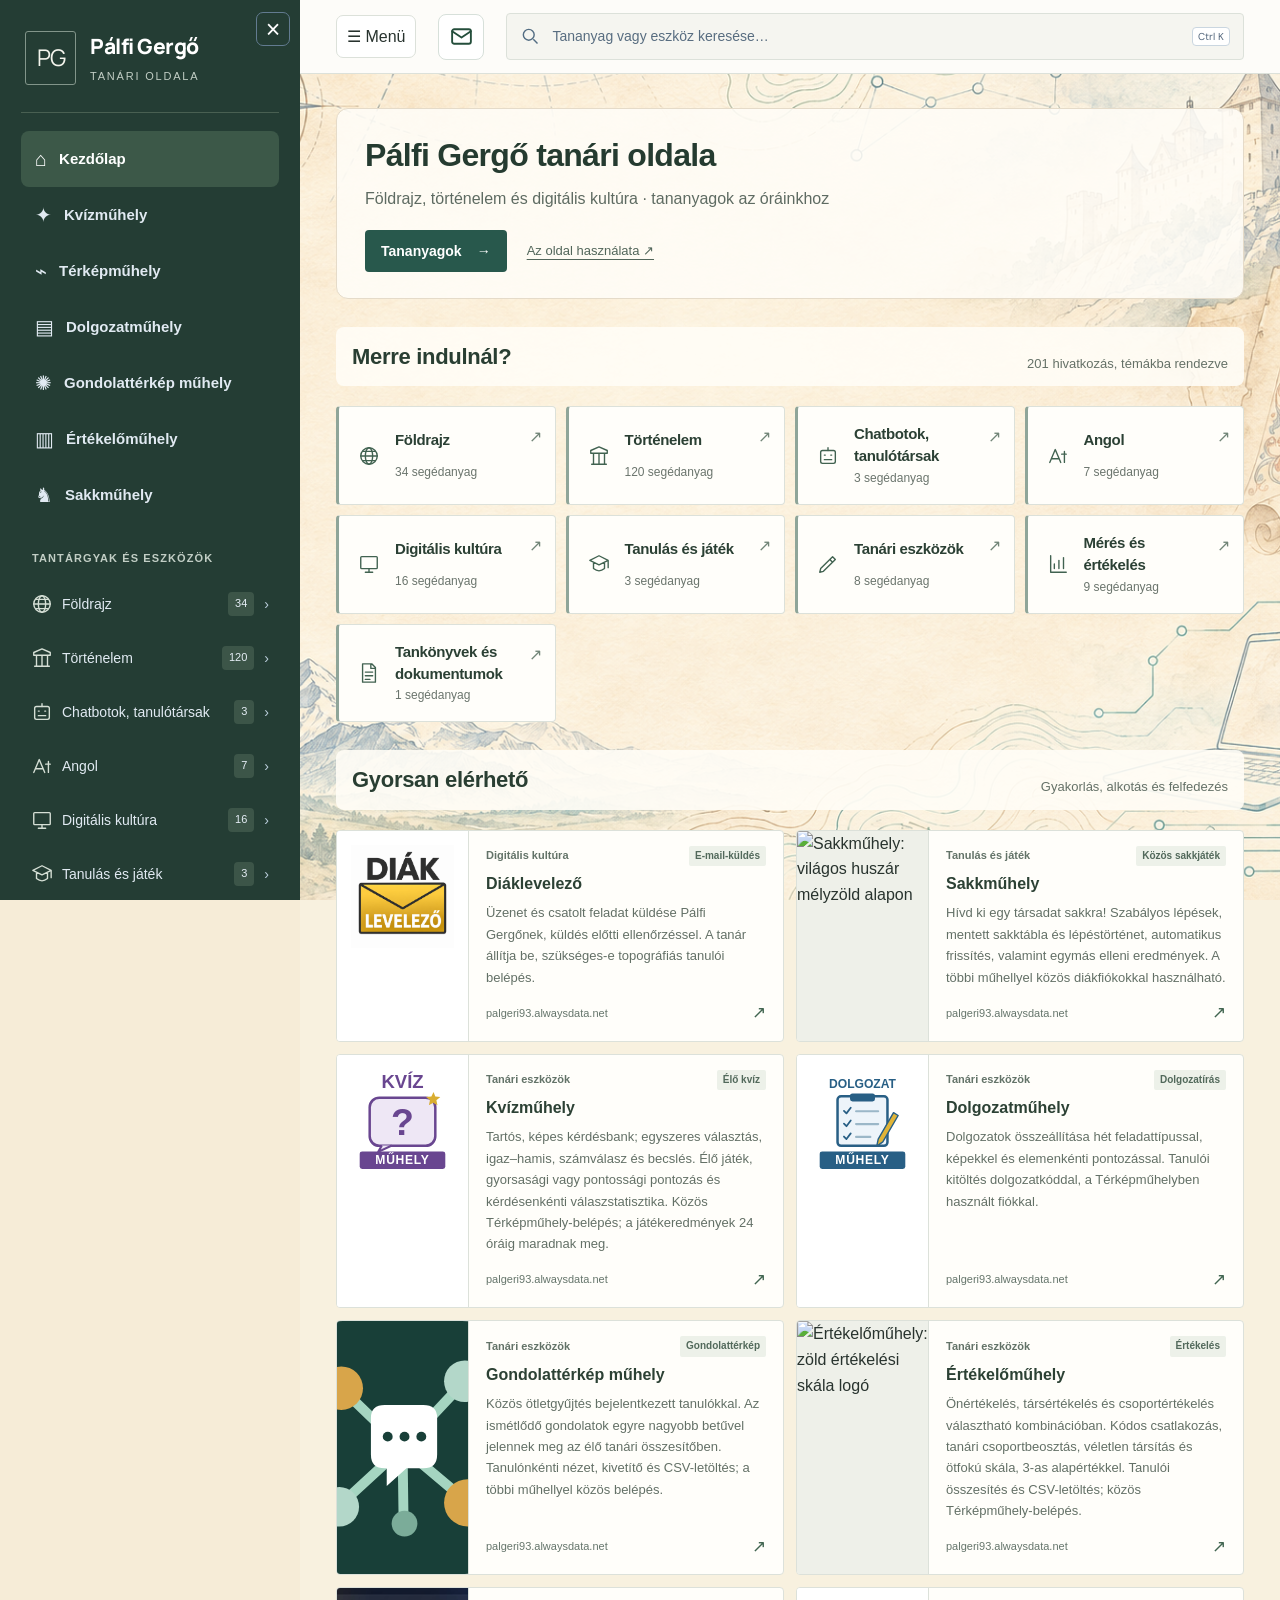
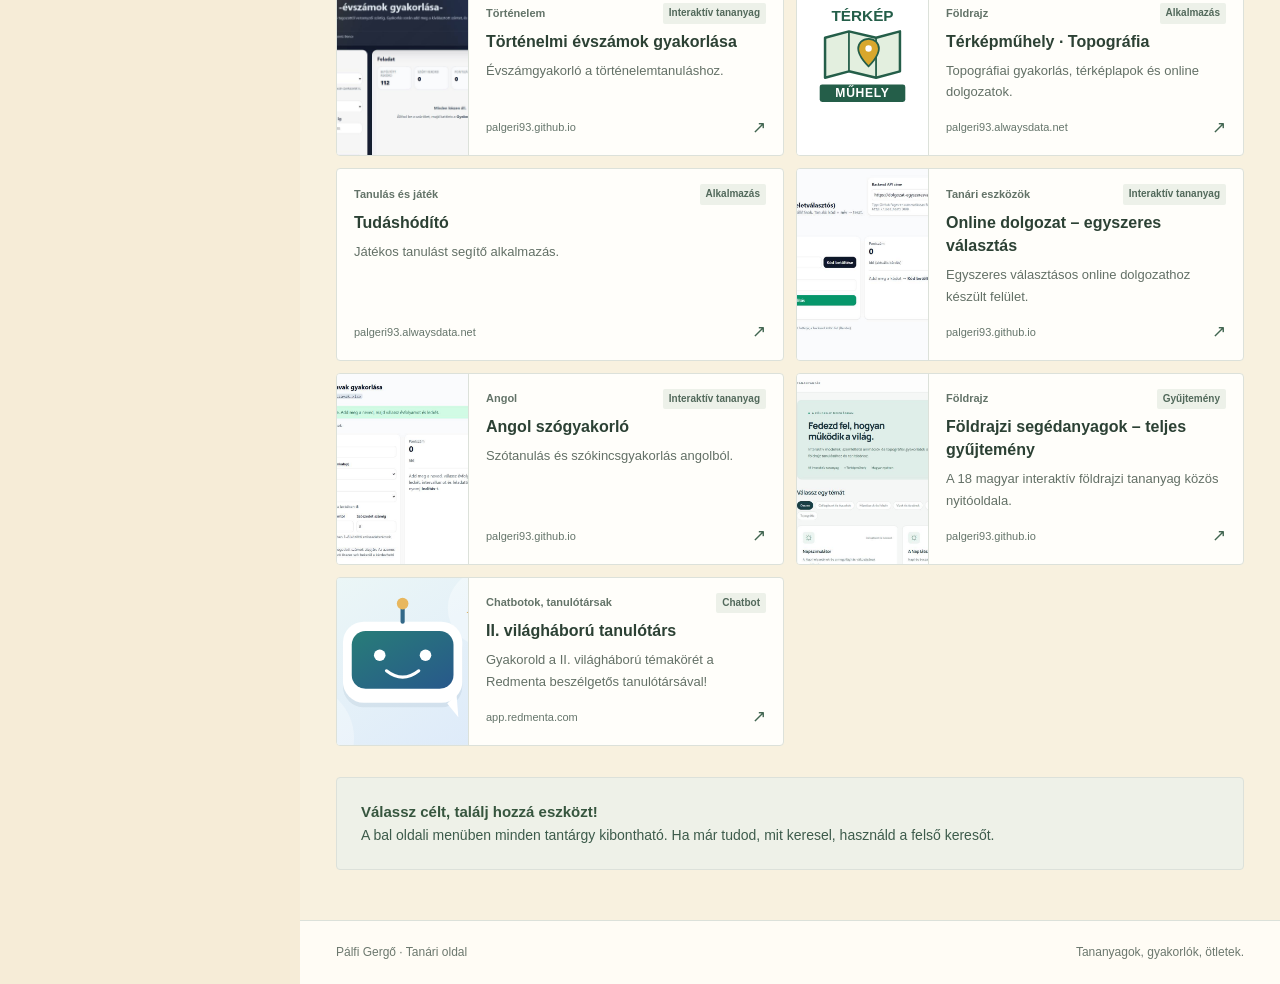
==== commit 765fc89b: "Place icon-only student mail shortcut beside the menu in an expandable icon bar" ====
--- a/index.html
+++ b/index.html
@@ -1,5 +1,5 @@
 <!doctype html>
-<html lang="hu"><head><meta charset="utf-8"><meta name="viewport" content="width=device-width,initial-scale=1"><meta name="theme-color" content="#202f42"><meta name="description" content="Pálfi Gergő tanári oldala: digitális tananyagok, tantárgyi gyakorlók és tanári eszközök egy helyen."><title>Pálfi Gergő tanári oldala</title><link rel="icon" href="favicon.svg" type="image/svg+xml"><link rel="stylesheet" href="style.css?v=menu-20261104"><link rel="stylesheet" href="theme.css?v=excel-logo-20261118"><style>.header-mail{display:inline-flex;align-items:center;gap:8px;flex-shrink:0;padding:11px 14px;border:1px solid #b9ccc1;border-radius:6px;background:#edf5ef;color:#244e3b;font-size:14px;font-weight:700;text-decoration:none;white-space:nowrap}.header-mail:hover{background:#dfede3}.header-mail:focus-visible{outline:3px solid #be8628;outline-offset:3px}.header-mail~.search{min-width:0;flex:1}.header-mail~.search input{min-width:0}@media(max-width:600px){header{height:auto;min-height:70px;flex-wrap:wrap;padding-top:10px;padding-bottom:10px;gap:8px 12px}.header-mail{margin-left:auto}.header-mail~.search{flex-basis:100%;width:100%;order:5}}</style></head><body>
+<html lang="hu"><head><meta charset="utf-8"><meta name="viewport" content="width=device-width,initial-scale=1"><meta name="theme-color" content="#202f42"><meta name="description" content="Pálfi Gergő tanári oldala: digitális tananyagok, tantárgyi gyakorlók és tanári eszközök egy helyen."><title>Pálfi Gergő tanári oldala</title><link rel="icon" href="favicon.svg" type="image/svg+xml"><link rel="stylesheet" href="style.css?v=menu-20261104"><link rel="stylesheet" href="theme.css?v=excel-logo-20261118"><style>.header-shortcuts{display:flex;align-items:center;gap:8px;flex-shrink:0;margin:0;padding:0}.header-shortcut{display:inline-flex;align-items:center;justify-content:center;flex-shrink:0;width:46px;height:46px;box-sizing:border-box;border:1px solid #d7e0da;border-radius:8px;background:#fff;color:#244e3b;text-decoration:none}.header-shortcut:hover{background:#edf5ef}.header-shortcut:focus-visible{outline:3px solid #be8628;outline-offset:3px}.header-shortcut svg{display:block;flex-shrink:0}.header-shortcuts~.search{min-width:0;flex:1}.header-shortcuts~.search input{min-width:0}</style></head><body>
 <a class="skip" href="#main">Ugrás a tartalomhoz</a><button id="backdrop" aria-label="Menü bezárása" hidden></button>
 <aside id="sidebar"><button id="menu-close" type="button" aria-label="Menü bezárása">×</button><a class="brand" href="#"><span class="monogram">PG</span><span><strong>Pálfi Gergő</strong><small>TANÁRI OLDALA</small></span></a><div class="side-line"></div><a class="nav-home" href="#"><span aria-hidden="true">⌂</span> Kezdőlap</a><a class="nav-home" href="https://palgeri93.alwaysdata.net/topografia/kviz/"><span aria-hidden="true">✦</span> Kvízműhely</a><a class="nav-home" href="https://palgeri93.alwaysdata.net/topografia/"><span aria-hidden="true">⌁</span> Térképműhely</a><a class="nav-home" href="https://palgeri93.alwaysdata.net/topografia/dolgozat/"><span aria-hidden="true">▤</span> Dolgozatműhely</a><a class="nav-home" href="https://palgeri93.alwaysdata.net/topografia/gondolat/"><span aria-hidden="true">✺</span> Gondolattérkép műhely</a><a class="nav-home" href="https://palgeri93.alwaysdata.net/topografia/ertekeles/"><span aria-hidden="true">▥</span> Értékelőműhely</a><a class="nav-home" href="https://palgeri93.alwaysdata.net/topografia/sakk/"><span aria-hidden="true">♞</span> Sakkműhely</a><p class="nav-label">TANTÁRGYAK ÉS ESZKÖZÖK</p><nav id="subjects" aria-label="Tantárgyak és hivatkozások"></nav><p class="nav-label">INFORMÁCIÓK</p><nav class="info-nav" aria-label="Információk"><a href="#informacio">ⓘ Az oldalról és használatáról</a><a href="https://palfigergo93.symbaloo.com/">↗ Eredeti Symbaloo-gyűjtemény</a></nav><div class="side-note"><span class="note-dot"></span><p>Tanuláshoz és tanításhoz.<br>Hasznos oldalak, egy helyen.</p></div></aside>
-<div class="shell"><header><button id="menu-toggle" aria-controls="sidebar" aria-expanded="false" aria-label="Menü megnyitása">☰ Menü</button><div class="header-title">TANÁRI OLDAL</div><a class="header-mail" href="https://palgeri93.alwaysdata.net/topografia/levelezo.php"><span aria-hidden="true">✉</span> Diáklevelező</a><label class="search"><svg viewBox="0 0 24 24" fill="none" stroke="currentColor" stroke-width="1.7" aria-hidden="true"><circle cx="10.5" cy="10.5" r="6.5"/><path d="m16 16 5 5"/></svg><span class="sr-only">Keresés a tananyagok között</span><input id="search" type="search" placeholder="Tananyag vagy eszköz keresése…" autocomplete="off"><kbd aria-hidden="true">Ctrl K</kbd></label></header><main id="main" tabindex="-1"><div id="content"><p class="loading">A tananyagok betöltése…</p></div></main><footer><span>Pálfi Gergő · Tanári oldal</span><span>Tananyagok, gyakorlók, ötletek.</span></footer></div><script src="app.js?v=programok-20261119" defer></script></body></html>
+<div class="shell"><header><button id="menu-toggle" aria-controls="sidebar" aria-expanded="false" aria-label="Menü megnyitása">☰ Menü</button><nav class="header-shortcuts" aria-label="Gyorselérési ikonok"><a class="header-shortcut" href="https://palgeri93.alwaysdata.net/topografia/levelezo.php" title="Diáklevelező" aria-label="Diáklevelező megnyitása"><svg viewBox="0 0 24 24" width="25" height="25" fill="none" stroke="currentColor" stroke-width="1.8" stroke-linecap="round" stroke-linejoin="round" aria-hidden="true" focusable="false"><rect x="3" y="5" width="18" height="14" rx="2"/><path d="m3 7 9 6 9-6"/></svg></a></nav><label class="search"><svg viewBox="0 0 24 24" fill="none" stroke="currentColor" stroke-width="1.7" aria-hidden="true"><circle cx="10.5" cy="10.5" r="6.5"/><path d="m16 16 5 5"/></svg><span class="sr-only">Keresés a tananyagok között</span><input id="search" type="search" placeholder="Tananyag vagy eszköz keresése…" autocomplete="off"><kbd aria-hidden="true">Ctrl K</kbd></label></header><main id="main" tabindex="-1"><div id="content"><p class="loading">A tananyagok betöltése…</p></div></main><footer><span>Pálfi Gergő · Tanári oldal</span><span>Tananyagok, gyakorlók, ötletek.</span></footer></div><script src="app.js?v=programok-20261119" defer></script></body></html>
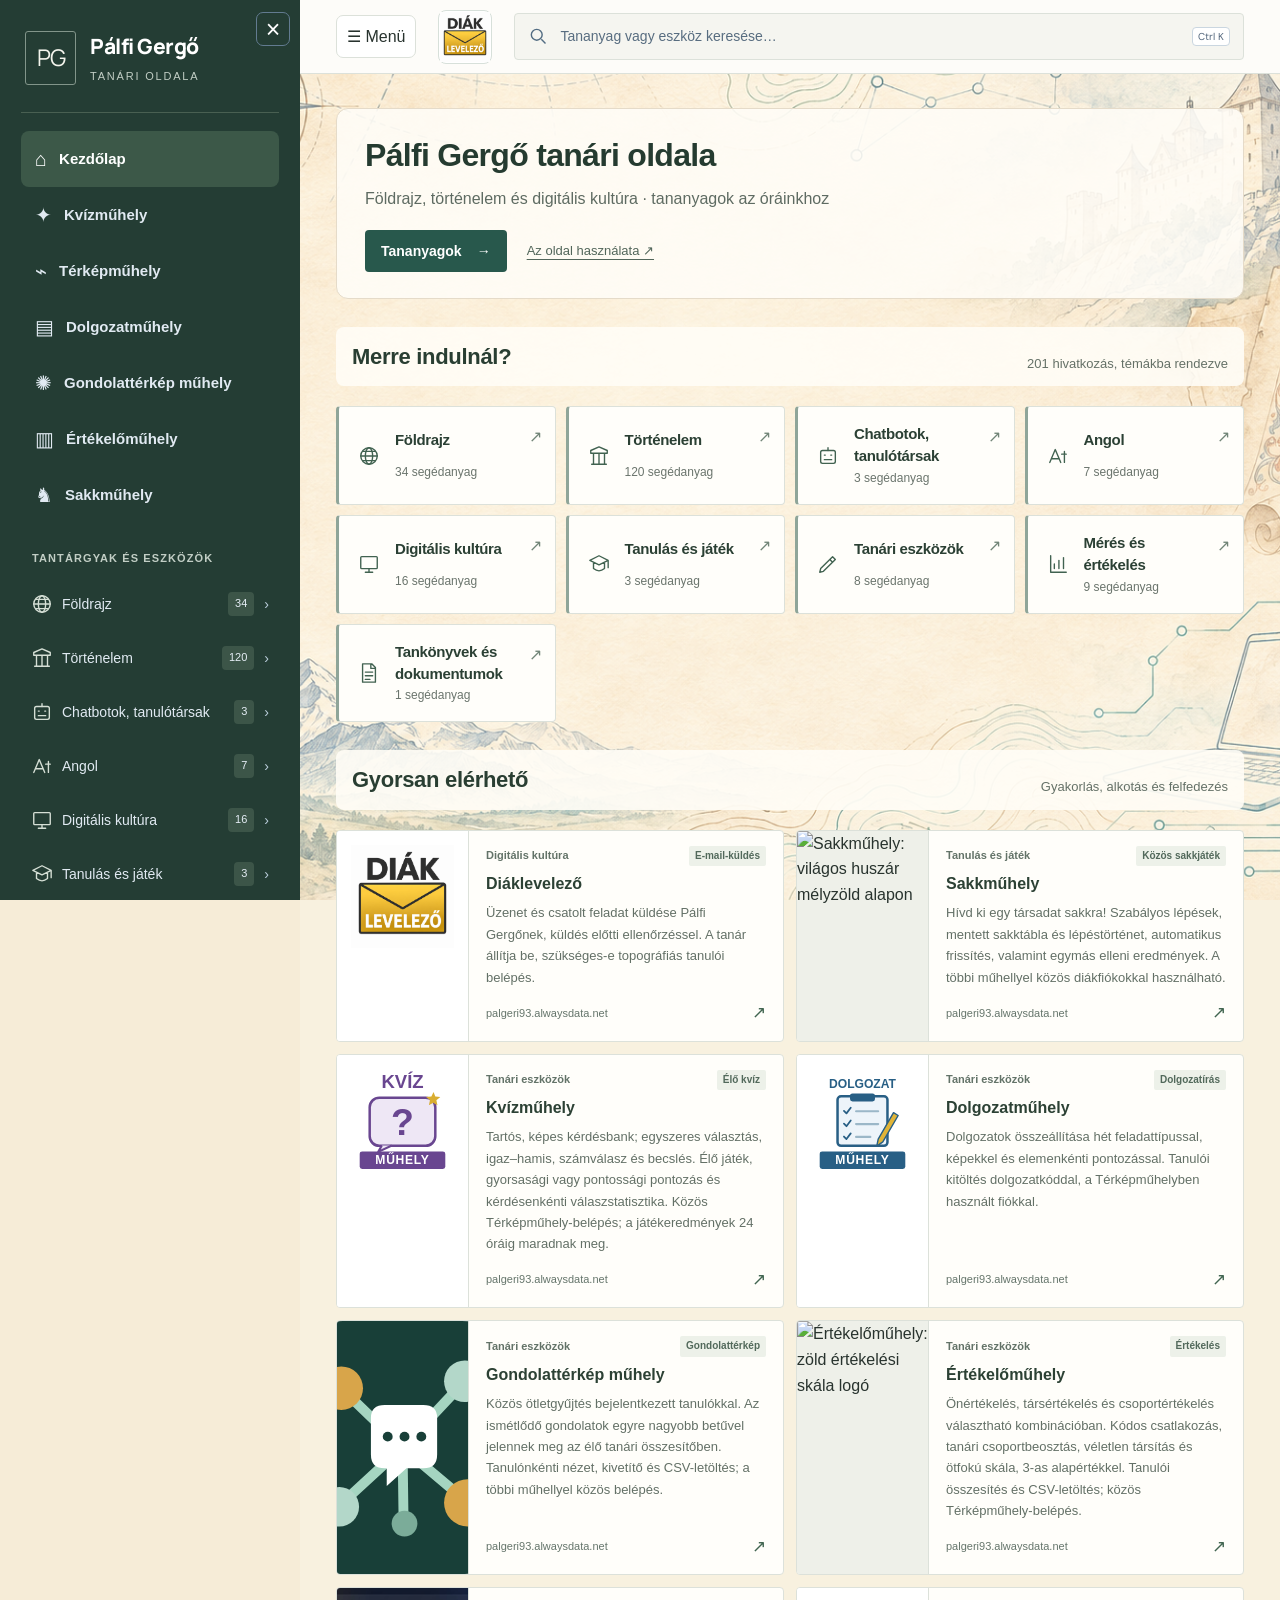
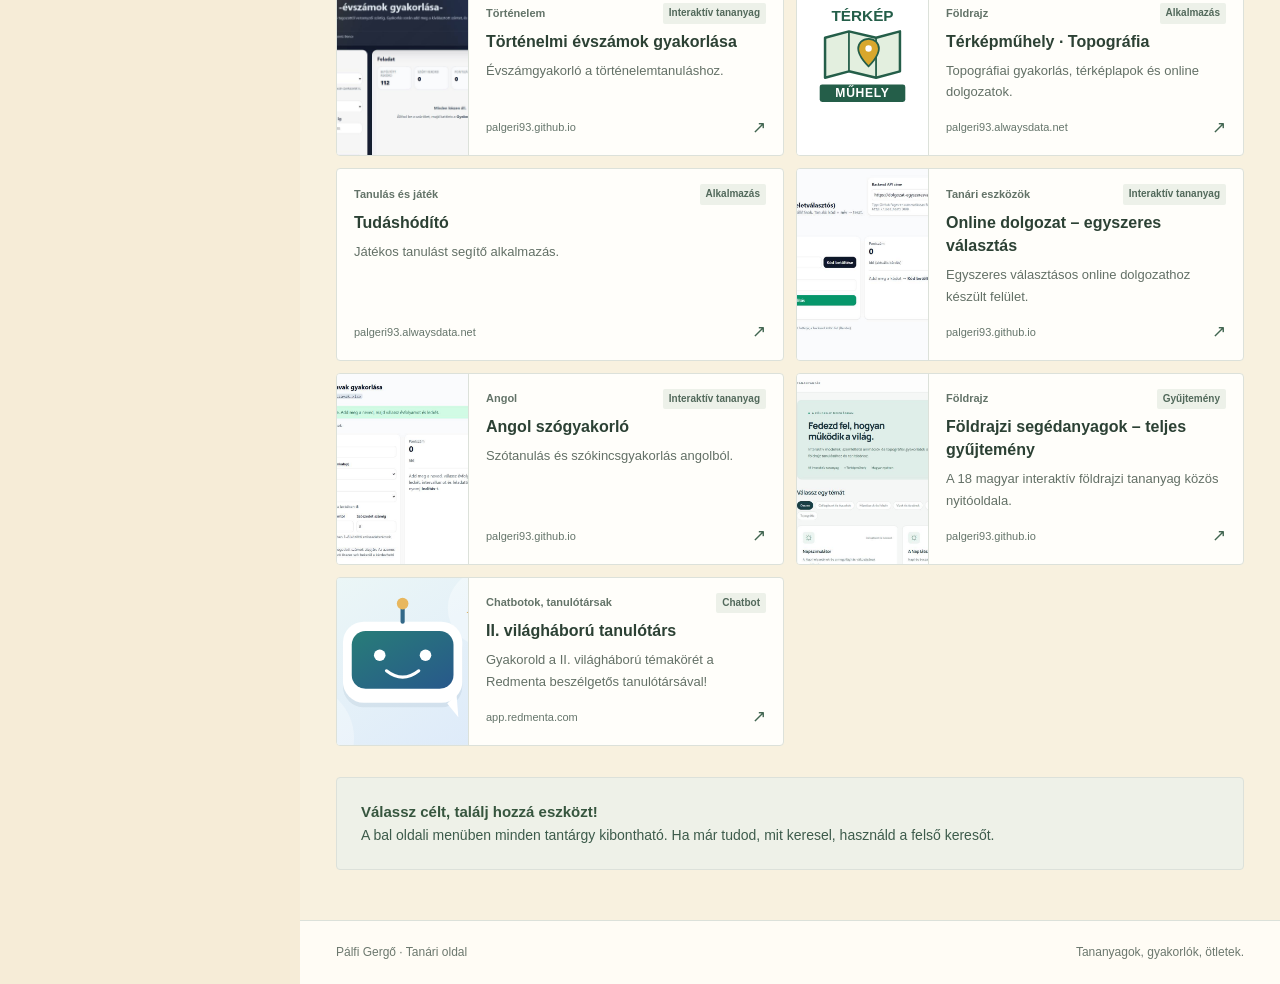
==== commit b6555c05: "Use the familiar Diáklevelező logo in the menu shortcut" ====
--- a/index.html
+++ b/index.html
@@ -1,5 +1,5 @@
 <!doctype html>
-<html lang="hu"><head><meta charset="utf-8"><meta name="viewport" content="width=device-width,initial-scale=1"><meta name="theme-color" content="#202f42"><meta name="description" content="Pálfi Gergő tanári oldala: digitális tananyagok, tantárgyi gyakorlók és tanári eszközök egy helyen."><title>Pálfi Gergő tanári oldala</title><link rel="icon" href="favicon.svg" type="image/svg+xml"><link rel="stylesheet" href="style.css?v=menu-20261104"><link rel="stylesheet" href="theme.css?v=excel-logo-20261118"><style>.header-shortcuts{display:flex;align-items:center;gap:8px;flex-shrink:0;margin:0;padding:0}.header-shortcut{display:inline-flex;align-items:center;justify-content:center;flex-shrink:0;width:46px;height:46px;box-sizing:border-box;border:1px solid #d7e0da;border-radius:8px;background:#fff;color:#244e3b;text-decoration:none}.header-shortcut:hover{background:#edf5ef}.header-shortcut:focus-visible{outline:3px solid #be8628;outline-offset:3px}.header-shortcut svg{display:block;flex-shrink:0}.header-shortcuts~.search{min-width:0;flex:1}.header-shortcuts~.search input{min-width:0}</style></head><body>
+<html lang="hu"><head><meta charset="utf-8"><meta name="viewport" content="width=device-width,initial-scale=1"><meta name="theme-color" content="#202f42"><meta name="description" content="Pálfi Gergő tanári oldala: digitális tananyagok, tantárgyi gyakorlók és tanári eszközök egy helyen."><title>Pálfi Gergő tanári oldala</title><link rel="icon" href="favicon.svg" type="image/svg+xml"><link rel="stylesheet" href="style.css?v=menu-20261104"><link rel="stylesheet" href="theme.css?v=excel-logo-20261118"><style>.header-shortcuts{display:flex;align-items:center;gap:8px;flex-shrink:0;margin:0;padding:0}.header-shortcut{display:inline-flex;align-items:center;justify-content:center;flex-shrink:0;width:46px;height:46px;box-sizing:border-box;border:1px solid #d7e0da;border-radius:8px;background:#fff;color:#244e3b;text-decoration:none}.header-shortcut:hover{background:#edf5ef}.header-shortcut:focus-visible{outline:3px solid #be8628;outline-offset:3px}.header-shortcut svg{display:block;flex-shrink:0}.header-shortcuts~.search{min-width:0;flex:1}.header-shortcuts~.search input{min-width:0}.header-shortcut-mail{width:54px;height:54px}.header-shortcut-mail img{display:block;width:50px;height:50px;object-fit:contain}</style></head><body>
 <a class="skip" href="#main">Ugrás a tartalomhoz</a><button id="backdrop" aria-label="Menü bezárása" hidden></button>
 <aside id="sidebar"><button id="menu-close" type="button" aria-label="Menü bezárása">×</button><a class="brand" href="#"><span class="monogram">PG</span><span><strong>Pálfi Gergő</strong><small>TANÁRI OLDALA</small></span></a><div class="side-line"></div><a class="nav-home" href="#"><span aria-hidden="true">⌂</span> Kezdőlap</a><a class="nav-home" href="https://palgeri93.alwaysdata.net/topografia/kviz/"><span aria-hidden="true">✦</span> Kvízműhely</a><a class="nav-home" href="https://palgeri93.alwaysdata.net/topografia/"><span aria-hidden="true">⌁</span> Térképműhely</a><a class="nav-home" href="https://palgeri93.alwaysdata.net/topografia/dolgozat/"><span aria-hidden="true">▤</span> Dolgozatműhely</a><a class="nav-home" href="https://palgeri93.alwaysdata.net/topografia/gondolat/"><span aria-hidden="true">✺</span> Gondolattérkép műhely</a><a class="nav-home" href="https://palgeri93.alwaysdata.net/topografia/ertekeles/"><span aria-hidden="true">▥</span> Értékelőműhely</a><a class="nav-home" href="https://palgeri93.alwaysdata.net/topografia/sakk/"><span aria-hidden="true">♞</span> Sakkműhely</a><p class="nav-label">TANTÁRGYAK ÉS ESZKÖZÖK</p><nav id="subjects" aria-label="Tantárgyak és hivatkozások"></nav><p class="nav-label">INFORMÁCIÓK</p><nav class="info-nav" aria-label="Információk"><a href="#informacio">ⓘ Az oldalról és használatáról</a><a href="https://palfigergo93.symbaloo.com/">↗ Eredeti Symbaloo-gyűjtemény</a></nav><div class="side-note"><span class="note-dot"></span><p>Tanuláshoz és tanításhoz.<br>Hasznos oldalak, egy helyen.</p></div></aside>
-<div class="shell"><header><button id="menu-toggle" aria-controls="sidebar" aria-expanded="false" aria-label="Menü megnyitása">☰ Menü</button><nav class="header-shortcuts" aria-label="Gyorselérési ikonok"><a class="header-shortcut" href="https://palgeri93.alwaysdata.net/topografia/levelezo.php" title="Diáklevelező" aria-label="Diáklevelező megnyitása"><svg viewBox="0 0 24 24" width="25" height="25" fill="none" stroke="currentColor" stroke-width="1.8" stroke-linecap="round" stroke-linejoin="round" aria-hidden="true" focusable="false"><rect x="3" y="5" width="18" height="14" rx="2"/><path d="m3 7 9 6 9-6"/></svg></a></nav><label class="search"><svg viewBox="0 0 24 24" fill="none" stroke="currentColor" stroke-width="1.7" aria-hidden="true"><circle cx="10.5" cy="10.5" r="6.5"/><path d="m16 16 5 5"/></svg><span class="sr-only">Keresés a tananyagok között</span><input id="search" type="search" placeholder="Tananyag vagy eszköz keresése…" autocomplete="off"><kbd aria-hidden="true">Ctrl K</kbd></label></header><main id="main" tabindex="-1"><div id="content"><p class="loading">A tananyagok betöltése…</p></div></main><footer><span>Pálfi Gergő · Tanári oldal</span><span>Tananyagok, gyakorlók, ötletek.</span></footer></div><script src="app.js?v=programok-20261119" defer></script></body></html>
+<div class="shell"><header><button id="menu-toggle" aria-controls="sidebar" aria-expanded="false" aria-label="Menü megnyitása">☰ Menü</button><nav class="header-shortcuts" aria-label="Gyorselérési ikonok"><a class="header-shortcut header-shortcut-mail" href="https://palgeri93.alwaysdata.net/topografia/levelezo.php" title="Diáklevelező" aria-label="Diáklevelező megnyitása"><img src="assets/diak-levelezo-logo.png" alt="" width="50" height="50"></a></nav><label class="search"><svg viewBox="0 0 24 24" fill="none" stroke="currentColor" stroke-width="1.7" aria-hidden="true"><circle cx="10.5" cy="10.5" r="6.5"/><path d="m16 16 5 5"/></svg><span class="sr-only">Keresés a tananyagok között</span><input id="search" type="search" placeholder="Tananyag vagy eszköz keresése…" autocomplete="off"><kbd aria-hidden="true">Ctrl K</kbd></label></header><main id="main" tabindex="-1"><div id="content"><p class="loading">A tananyagok betöltése…</p></div></main><footer><span>Pálfi Gergő · Tanári oldal</span><span>Tananyagok, gyakorlók, ötletek.</span></footer></div><script src="app.js?v=programok-20261119" defer></script></body></html>
